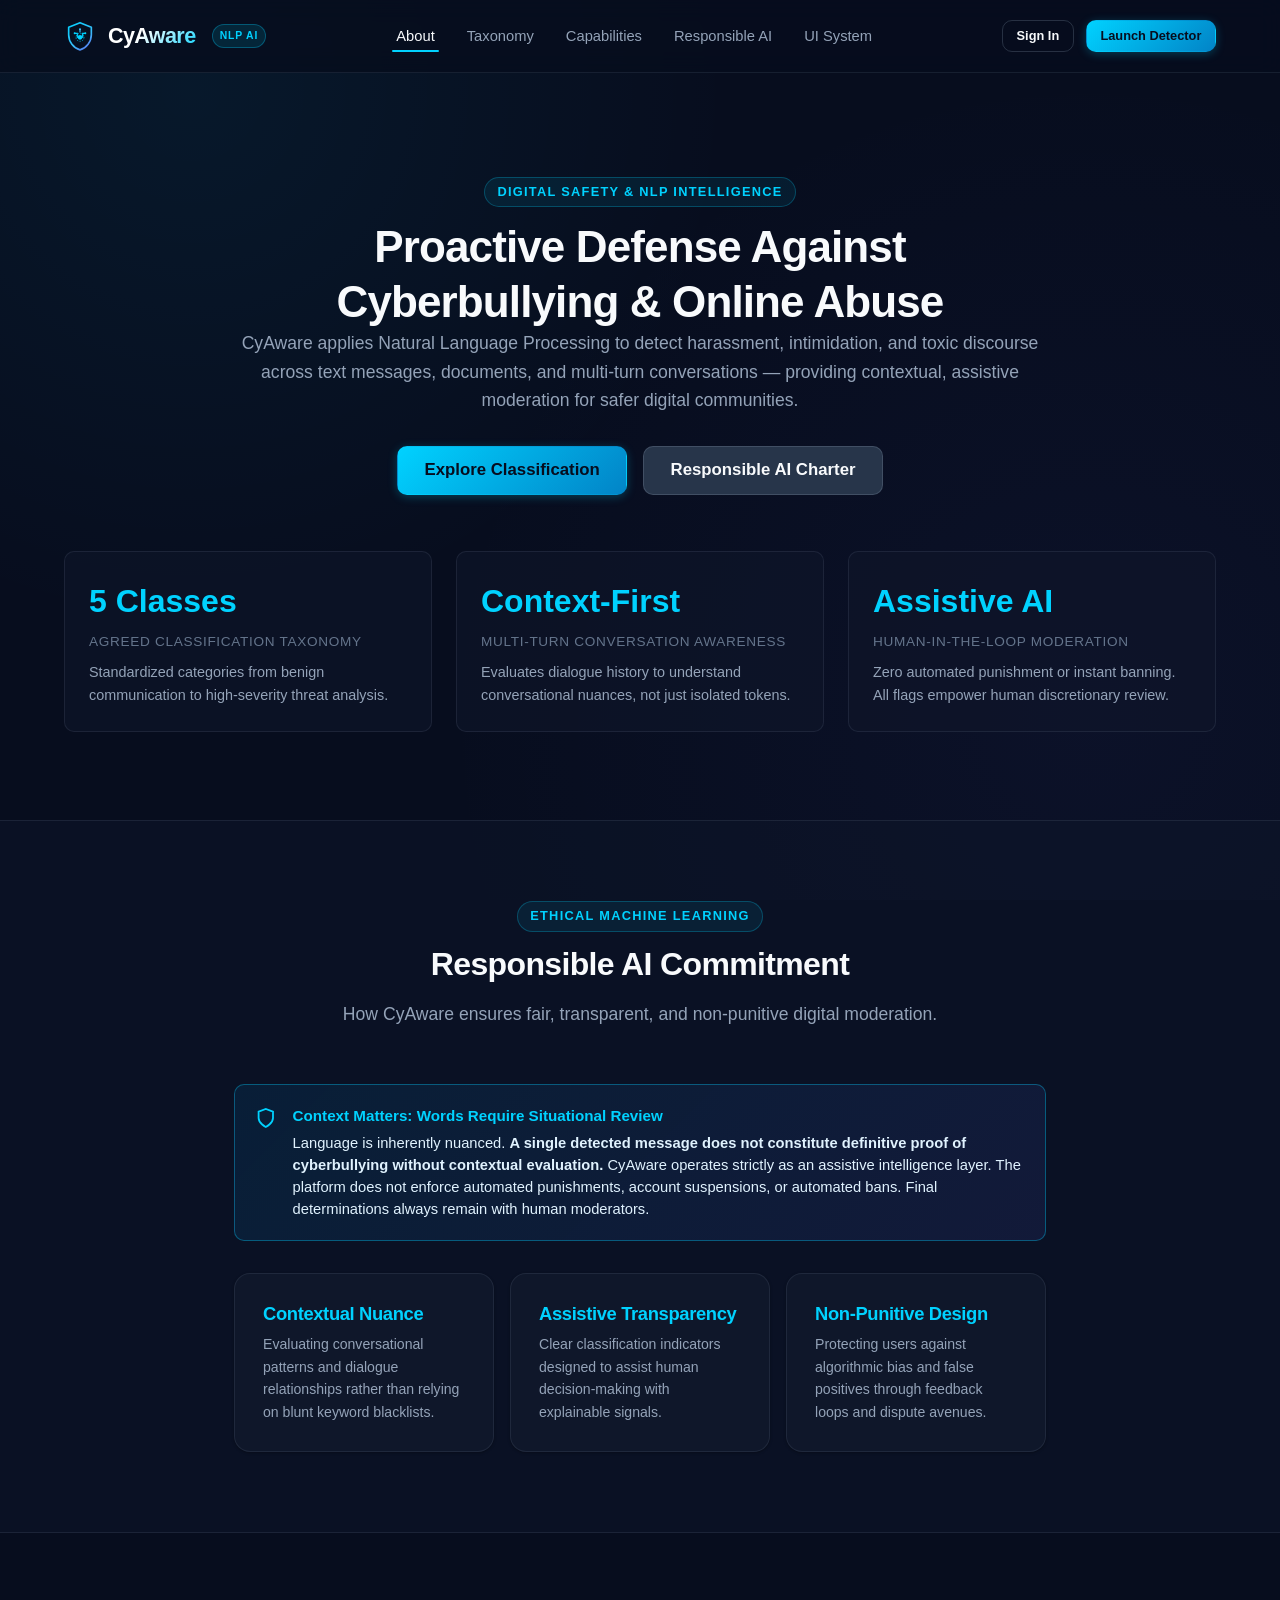
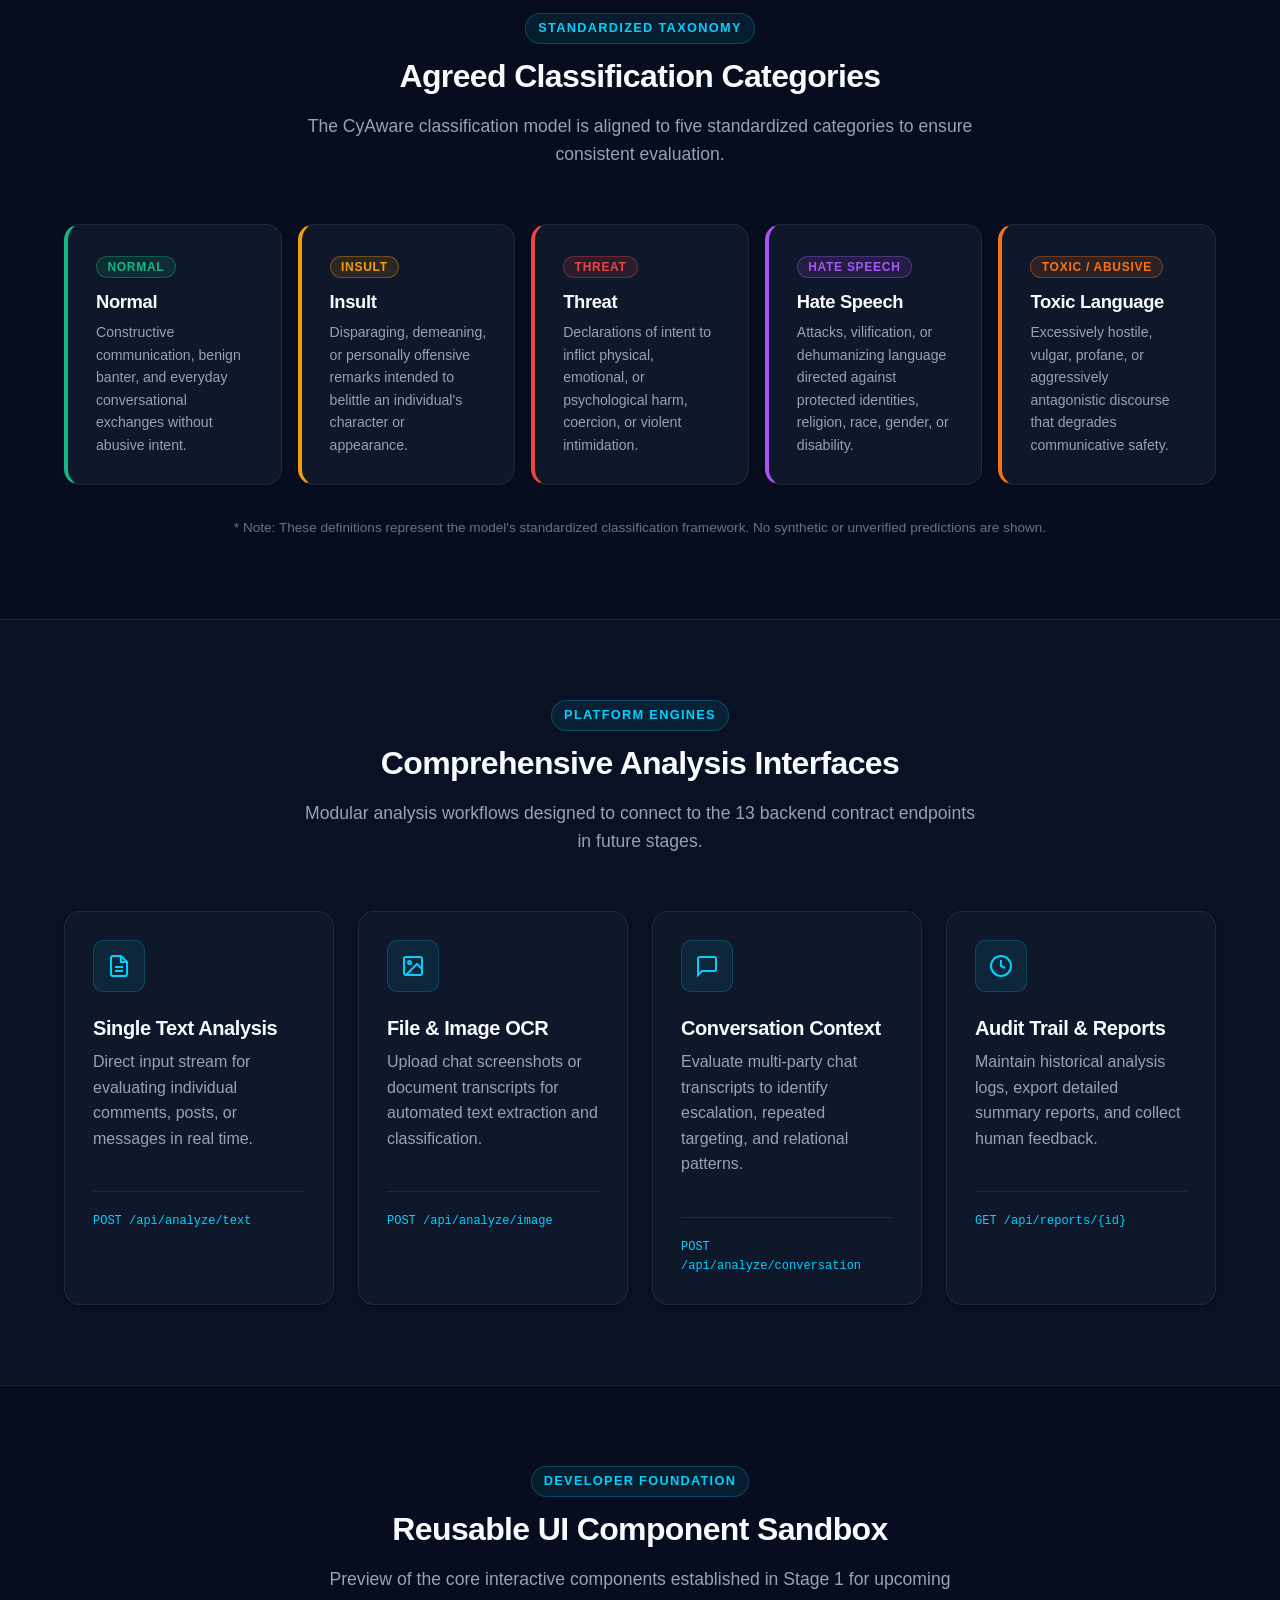
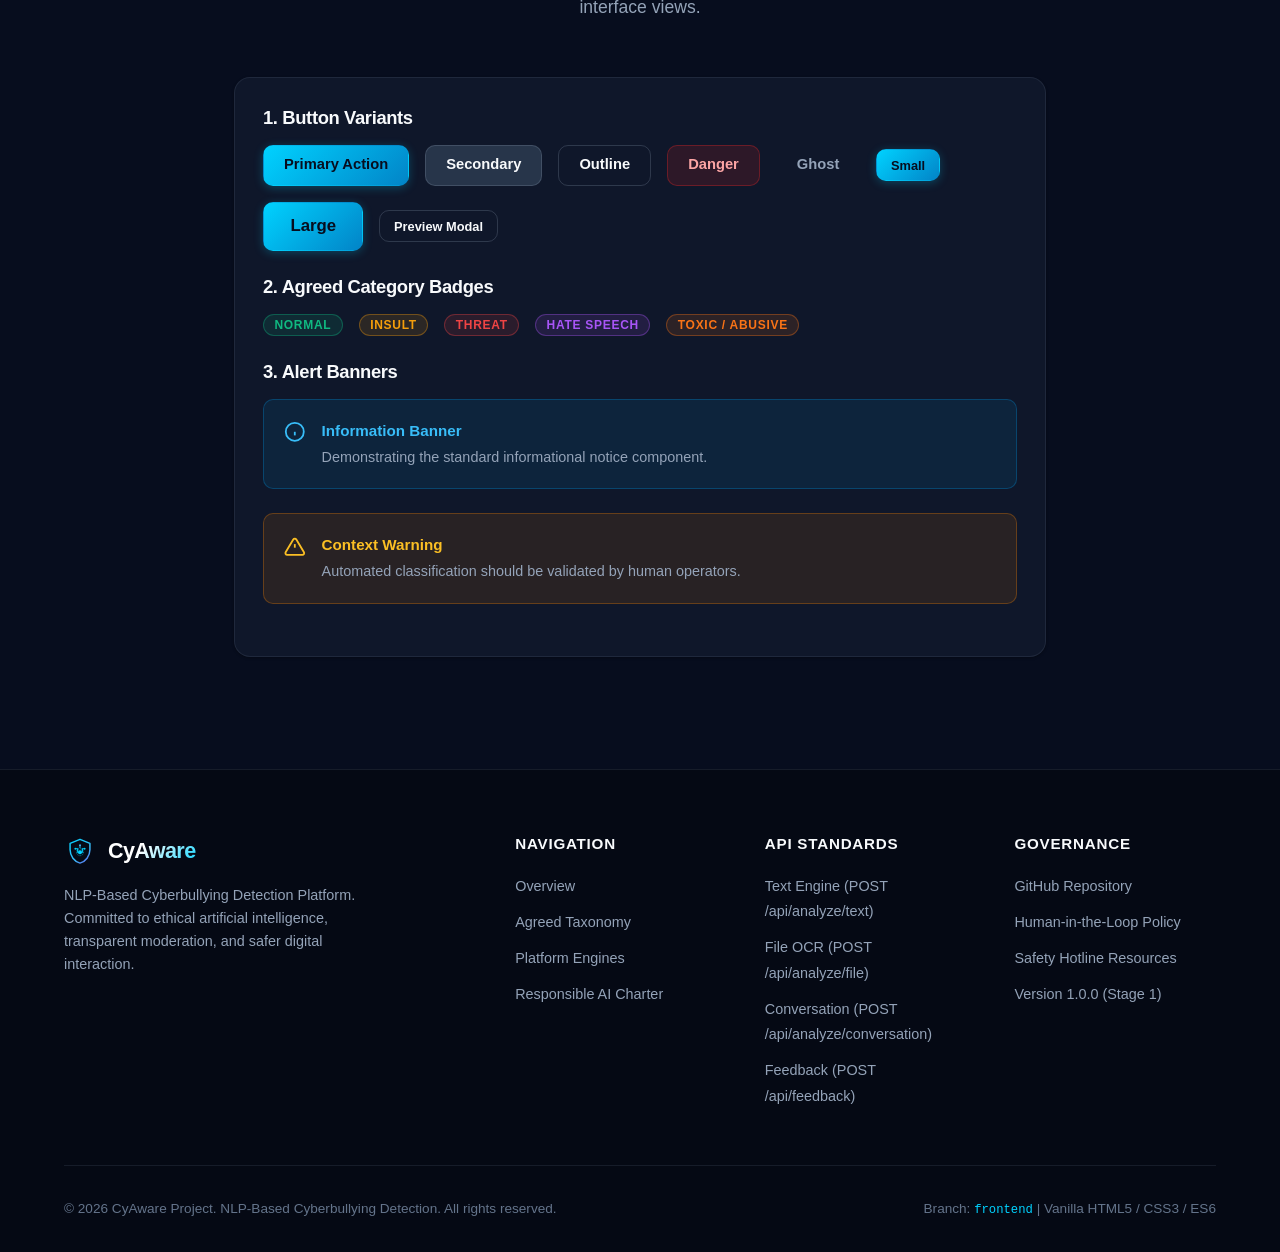
==== frontend/index.html @ 5868d4d7 "Complete Stage 1 frontend foundation" ====
<!DOCTYPE html>
<html lang="en">

<head>
  <meta charset="UTF-8">
  <meta name="viewport" content="width=device-width, initial-scale=1.0">
  <meta name="description"
    content="CyAware is an NLP-Based Cyberbullying Detector that assists communities and moderators in identifying online harassment, threats, and toxic language with responsible AI governance.">
  <title>CyAware — NLP-Based Cyberbullying Detection Platform</title>

  <!-- CyAware Design System Stylesheets -->
  <link rel="stylesheet" href="css/main.css">
  <link rel="stylesheet" href="css/layouts.css">
  <link rel="stylesheet" href="css/components.css">
</head>

<body class="site-wrapper">

  <!-- ========================================================================
       Global Navigation Header
       ======================================================================== -->
  <header class="site-header">
    <div class="container">
      <nav class="navbar" aria-label="Main Navigation">
        <!-- Brand Logo -->
        <a href="index.html" class="brand" aria-label="CyAware Home">
          <div class="brand-icon">
            <img src="assets/icons/cyaware-logo.svg" alt="CyAware Shield Logo" width="32" height="32">
          </div>
          <span class="brand-text">CyAware</span>
          <span class="brand-badge">NLP AI</span>
        </a>

        <!-- Desktop Navigation Links -->
        <ul class="nav-menu" role="menubar">
          <li role="none"><a href="#about" class="nav-link active" role="menuitem">About</a></li>
          <li role="none"><a href="#taxonomy" class="nav-link" role="menuitem">Taxonomy</a></li>
          <li role="none"><a href="#capabilities" class="nav-link" role="menuitem">Capabilities</a></li>
          <li role="none"><a href="#responsible-ai" class="nav-link" role="menuitem">Responsible AI</a></li>
          <li role="none"><a href="#components" class="nav-link" role="menuitem">UI System</a></li>
        </ul>

        <!-- Navigation Action Buttons -->
        <div class="nav-actions">
          <a href="#capabilities" class="btn btn-outline btn-sm">Sign In</a>
          <a href="#taxonomy" class="btn btn-primary btn-sm">Launch Detector</a>
        </div>

        <!-- Mobile Navigation Toggle -->
        <button class="nav-toggle" aria-label="Toggle navigation menu" aria-expanded="false" aria-controls="mobile-nav">
          <svg width="24" height="24" viewBox="0 0 24 24" fill="none" stroke="currentColor" stroke-width="2">
            <line x1="3" y1="12" x2="21" y2="12"></line>
            <line x1="3" y1="6" x2="21" y2="6"></line>
            <line x1="3" y1="18" x2="21" y2="18"></line>
          </svg>
        </button>
      </nav>
    </div>
  </header>

  <!-- ========================================================================
       Main Content Area
       ======================================================================== -->
  <main class="main-content" id="main-content">

    <!-- 1. HERO SECTION -->
    <section class="section section-hero" id="about">
      <div class="container">
        <div class="section-header" style="max-width: 820px;">
          <span class="section-tag">Digital Safety &amp; NLP Intelligence</span>
          <h1>Proactive Defense Against Cyberbullying &amp; Online Abuse</h1>
          <p>
            CyAware applies Natural Language Processing to detect harassment, intimidation,
            and toxic discourse across text messages, documents, and multi-turn conversations — providing
            contextual, assistive moderation for safer digital communities.
          </p>
          <div class="flex justify-center gap-2" style="margin-top: 2rem;">
            <a href="#taxonomy" class="btn btn-primary btn-lg">Explore Classification</a>
            <a href="#responsible-ai" class="btn btn-secondary btn-lg">Responsible AI Charter</a>
          </div>
        </div>

        <!-- Architecture Pillars -->
        <div class="grid grid-cols-3" style="margin-top: 3.5rem;">
          <div class="stat-card">
            <div class="stat-value">5 Classes</div>
            <div class="stat-label">Agreed Classification Taxonomy</div>
            <p style="font-size: 0.9rem; margin-top: 0.5rem;">Standardized categories from benign communication to
              high-severity threat analysis.</p>
          </div>
          <div class="stat-card">
            <div class="stat-value">Context-First</div>
            <div class="stat-label">Multi-Turn Conversation Awareness</div>
            <p style="font-size: 0.9rem; margin-top: 0.5rem;">Evaluates dialogue history to understand conversational
              nuances, not just isolated tokens.</p>
          </div>
          <div class="stat-card">
            <div class="stat-value">Assistive AI</div>
            <div class="stat-label">Human-in-the-Loop Moderation</div>
            <p style="font-size: 0.9rem; margin-top: 0.5rem;">Zero automated punishment or instant banning. All flags
              empower human discretionary review.</p>
          </div>
        </div>
      </div>
    </section>

    <!-- 2. RESPONSIBLE AI COMMITMENT -->
    <section class="section section-muted" id="responsible-ai">
      <div class="container container-narrow">
        <div class="section-header">
          <span class="section-tag">Ethical Machine Learning</span>
          <h2>Responsible AI Commitment</h2>
          <p>How CyAware ensures fair, transparent, and non-punitive digital moderation.</p>
        </div>

        <!-- Highlight Alert Banner -->
        <div class="alert alert-responsible-ai" role="region" aria-label="Responsible AI Charter">
          <div class="alert-icon">
            <svg width="24" height="24" viewBox="0 0 24 24" fill="none" stroke="#00d2ff" stroke-width="2">
              <path d="M12 22s8-4 8-10V5l-8-3-8 3v7c0 6 8 10 8 10z" />
            </svg>
          </div>
          <div class="alert-content">
            <div class="alert-title">Context Matters: Words Require Situational Review</div>
            <p style="color: inherit; margin: 0; font-size: 0.92rem;">
              Language is inherently nuanced. <strong>A single detected message does not constitute definitive proof of
                cyberbullying without contextual evaluation.</strong>
              CyAware operates strictly as an assistive intelligence layer. The platform does not enforce automated
              punishments, account suspensions, or automated bans.
              Final determinations always remain with human moderators.
            </p>
          </div>
        </div>

        <!-- 3 Core Ethical Tenets -->
        <div class="grid grid-cols-3 gap-2" style="margin-top: 2rem;">
          <div class="card">
            <h4 style="color: var(--color-primary); margin-bottom: 0.5rem;">Contextual Nuance</h4>
            <p style="font-size: 0.88rem;">Evaluating conversational patterns and dialogue relationships rather than
              relying on blunt keyword blacklists.</p>
          </div>
          <div class="card">
            <h4 style="color: var(--color-primary); margin-bottom: 0.5rem;">Assistive Transparency</h4>
            <p style="font-size: 0.88rem;">Clear classification indicators designed to assist human decision-making with
              explainable signals.</p>
          </div>
          <div class="card">
            <h4 style="color: var(--color-primary); margin-bottom: 0.5rem;">Non-Punitive Design</h4>
            <p style="font-size: 0.88rem;">Protecting users against algorithmic bias and false positives through
              feedback loops and dispute avenues.</p>
          </div>
        </div>
      </div>
    </section>

    <!-- 3. AGREED TAXONOMY SHOWCASE -->
    <section class="section" id="taxonomy">
      <div class="container">
        <div class="section-header">
          <span class="section-tag">Standardized Taxonomy</span>
          <h2>Agreed Classification Categories</h2>
          <p>
            The CyAware classification model is aligned to five standardized categories to ensure consistent evaluation.
          </p>
        </div>

        <div class="grid grid-cols-5 gap-2">
          <!-- 1. Normal -->
          <div class="card category-card" data-cat="normal">
            <div style="margin-bottom: 0.75rem;">
              <span class="badge badge-normal">Normal</span>
            </div>
            <h4 style="margin-bottom: 0.5rem;">Normal</h4>
            <p style="font-size: 0.88rem;">Constructive communication, benign banter, and everyday conversational
              exchanges without abusive intent.</p>
          </div>

          <!-- 2. Insult -->
          <div class="card category-card" data-cat="insult">
            <div style="margin-bottom: 0.75rem;">
              <span class="badge badge-insult">Insult</span>
            </div>
            <h4 style="margin-bottom: 0.5rem;">Insult</h4>
            <p style="font-size: 0.88rem;">Disparaging, demeaning, or personally offensive remarks intended to belittle
              an individual's character or appearance.</p>
          </div>

          <!-- 3. Threat -->
          <div class="card category-card" data-cat="threat">
            <div style="margin-bottom: 0.75rem;">
              <span class="badge badge-threat">Threat</span>
            </div>
            <h4 style="margin-bottom: 0.5rem;">Threat</h4>
            <p style="font-size: 0.88rem;">Declarations of intent to inflict physical, emotional, or psychological harm,
              coercion, or violent intimidation.</p>
          </div>

          <!-- 4. Hate Speech -->
          <div class="card category-card" data-cat="hate">
            <div style="margin-bottom: 0.75rem;">
              <span class="badge badge-hate">Hate Speech</span>
            </div>
            <h4 style="margin-bottom: 0.5rem;">Hate Speech</h4>
            <p style="font-size: 0.88rem;">Attacks, vilification, or dehumanizing language directed against protected
              identities, religion, race, gender, or disability.</p>
          </div>

          <!-- 5. Toxic/Abusive Language -->
          <div class="card category-card" data-cat="toxic">
            <div style="margin-bottom: 0.75rem;">
              <span class="badge badge-toxic">Toxic / Abusive</span>
            </div>
            <h4 style="margin-bottom: 0.5rem;">Toxic Language</h4>
            <p style="font-size: 0.88rem;">Excessively hostile, vulgar, profane, or aggressively antagonistic discourse
              that degrades communicative safety.</p>
          </div>
        </div>

        <div style="text-align: center; margin-top: 2rem;">
          <p style="font-size: 0.85rem; color: var(--color-text-dim);">
            * Note: These definitions represent the model's standardized classification framework. No synthetic or
            unverified predictions are shown.
          </p>
        </div>
      </div>
    </section>

    <!-- 4. PLATFORM CAPABILITIES -->
    <section class="section section-muted" id="capabilities">
      <div class="container">
        <div class="section-header">
          <span class="section-tag">Platform Engines</span>
          <h2>Comprehensive Analysis Interfaces</h2>
          <p>Modular analysis workflows designed to connect to the 13 backend contract endpoints in future stages.</p>
        </div>

        <div class="grid grid-cols-4">
          <!-- Text Analysis -->
          <div class="card feature-card card-hover">
            <div class="feature-icon-wrapper">
              <svg width="24" height="24" viewBox="0 0 24 24" fill="none" stroke="currentColor" stroke-width="2">
                <path d="M14 2H6a2 2 0 0 0-2 2v16a2 2 0 0 0 2 2h12a2 2 0 0 0 2-2V8z"></path>
                <polyline points="14 2 14 8 20 8"></polyline>
                <line x1="16" y1="13" x2="8" y2="13"></line>
                <line x1="16" y1="17" x2="8" y2="17"></line>
              </svg>
            </div>
            <h3 class="card-title">Single Text Analysis</h3>
            <p class="card-body">Direct input stream for evaluating individual comments, posts, or messages in real
              time.</p>
            <div class="card-footer">
              <span style="font-size: 0.75rem; color: var(--color-primary); font-family: var(--font-family-mono);">POST
                /api/analyze/text</span>
            </div>
          </div>

          <!-- File & Screenshot OCR -->
          <div class="card feature-card card-hover">
            <div class="feature-icon-wrapper">
              <svg width="24" height="24" viewBox="0 0 24 24" fill="none" stroke="currentColor" stroke-width="2">
                <rect x="3" y="3" width="18" height="18" rx="2" ry="2"></rect>
                <circle cx="8.5" cy="8.5" r="1.5"></circle>
                <polyline points="21 15 16 10 5 21"></polyline>
              </svg>
            </div>
            <h3 class="card-title">File &amp; Image OCR</h3>
            <p class="card-body">Upload chat screenshots or document transcripts for automated text extraction and
              classification.</p>
            <div class="card-footer">
              <span style="font-size: 0.75rem; color: var(--color-primary); font-family: var(--font-family-mono);">POST
                /api/analyze/image</span>
            </div>
          </div>

          <!-- Multi-turn Conversation -->
          <div class="card feature-card card-hover">
            <div class="feature-icon-wrapper">
              <svg width="24" height="24" viewBox="0 0 24 24" fill="none" stroke="currentColor" stroke-width="2">
                <path d="M21 15a2 2 0 0 1-2 2H7l-4 4V5a2 2 0 0 1 2-2h14a2 2 0 0 1 2 2z"></path>
              </svg>
            </div>
            <h3 class="card-title">Conversation Context</h3>
            <p class="card-body">Evaluate multi-party chat transcripts to identify escalation, repeated targeting, and
              relational patterns.</p>
            <div class="card-footer">
              <span style="font-size: 0.75rem; color: var(--color-primary); font-family: var(--font-family-mono);">POST
                /api/analyze/conversation</span>
            </div>
          </div>

          <!-- Reports & History -->
          <div class="card feature-card card-hover">
            <div class="feature-icon-wrapper">
              <svg width="24" height="24" viewBox="0 0 24 24" fill="none" stroke="currentColor" stroke-width="2">
                <circle cx="12" cy="12" r="10"></circle>
                <polyline points="12 6 12 12 16 14"></polyline>
              </svg>
            </div>
            <h3 class="card-title">Audit Trail &amp; Reports</h3>
            <p class="card-body">Maintain historical analysis logs, export detailed summary reports, and collect human
              feedback.</p>
            <div class="card-footer">
              <span style="font-size: 0.75rem; color: var(--color-primary); font-family: var(--font-family-mono);">GET
                /api/reports/{id}</span>
            </div>
          </div>
        </div>
      </div>
    </section>

    <!-- 5. DESIGN SYSTEM COMPONENT SHOWCASE -->
    <section class="section" id="components">
      <div class="container container-narrow">
        <div class="section-header">
          <span class="section-tag">Developer Foundation</span>
          <h2>Reusable UI Component Sandbox</h2>
          <p>Preview of the core interactive components established in Stage 1 for upcoming interface views.</p>
        </div>

        <div class="card" style="margin-bottom: 2rem;">
          <h4 style="margin-bottom: 1rem;">1. Button Variants</h4>
          <div class="flex flex-wrap items-center gap-2" style="margin-bottom: 1.5rem;">
            <button type="button" class="btn btn-primary"
              onclick="CyAwareApp.showToast('Primary button triggered', 'info')">Primary Action</button>
            <button type="button" class="btn btn-secondary"
              onclick="CyAwareApp.showToast('Secondary button triggered', 'info')">Secondary</button>
            <button type="button" class="btn btn-outline"
              onclick="CyAwareApp.showToast('Outline button triggered', 'info')">Outline</button>
            <button type="button" class="btn btn-danger"
              onclick="CyAwareApp.showToast('Danger alert action', 'danger')">Danger</button>
            <button type="button" class="btn btn-ghost"
              onclick="CyAwareApp.showToast('Ghost button clicked', 'info')">Ghost</button>
            <button type="button" class="btn btn-primary btn-sm">Small</button>
            <button type="button" class="btn btn-primary btn-lg">Large</button>
            <button type="button" class="btn btn-outline btn-sm" onclick="CyAwareApp.openModal('modal-info')">Preview Modal</button>
          </div>

          <h4 style="margin-bottom: 1rem;">2. Agreed Category Badges</h4>
          <div class="flex flex-wrap items-center gap-2" style="margin-bottom: 1.5rem;">
            <span class="badge badge-normal">Normal</span>
            <span class="badge badge-insult">Insult</span>
            <span class="badge badge-threat">Threat</span>
            <span class="badge badge-hate">Hate Speech</span>
            <span class="badge badge-toxic">Toxic / Abusive</span>
          </div>

          <h4 style="margin-bottom: 1rem;">3. Alert Banners</h4>
          <div class="alert alert-info">
            <svg class="alert-icon" viewBox="0 0 24 24" fill="none" stroke="currentColor" stroke-width="2">
              <circle cx="12" cy="12" r="10"></circle>
              <line x1="12" y1="16" x2="12" y2="12"></line>
              <line x1="12" y1="8" x2="12.01" y2="8"></line>
            </svg>
            <div class="alert-content">
              <div class="alert-title">Information Banner</div>
              <p style="margin: 0; font-size: 0.9rem;">Demonstrating the standard informational notice component.</p>
            </div>
          </div>

          <div class="alert alert-warning">
            <svg class="alert-icon" viewBox="0 0 24 24" fill="none" stroke="currentColor" stroke-width="2">
              <path d="M10.29 3.86L1.82 18a2 2 0 0 0 1.71 3h16.94a2 2 0 0 0 1.71-3L13.71 3.86a2 2 0 0 0-3.42 0z"></path>
              <line x1="12" y1="9" x2="12" y2="13"></line>
              <line x1="12" y1="17" x2="12.01" y2="17"></line>
            </svg>
            <div class="alert-content">
              <div class="alert-title">Context Warning</div>
              <p style="margin: 0; font-size: 0.9rem;">Automated classification should be validated by human operators.
              </p>
            </div>
          </div>
        </div>
      </div>
    </section>

  </main>

  <!-- ========================================================================
       Global Footer
       ======================================================================== -->
  <footer class="site-footer">
    <div class="container">
      <div class="footer-grid">
        <!-- Brand Summary -->
        <div class="footer-col">
          <div class="brand" style="margin-bottom: 1rem;">
            <div class="brand-icon">
              <img src="assets/icons/cyaware-logo.svg" alt="CyAware Logo" width="28" height="28">
            </div>
            <span class="brand-text">CyAware</span>
          </div>
          <p style="font-size: 0.9rem; max-width: 320px;">
            NLP-Based Cyberbullying Detection Platform. Committed to ethical artificial intelligence, transparent
            moderation, and safer digital interaction.
          </p>
        </div>

        <!-- Navigation Links -->
        <div class="footer-col">
          <h4>Navigation</h4>
          <ul class="footer-links">
            <li><a href="#about">Overview</a></li>
            <li><a href="#taxonomy">Agreed Taxonomy</a></li>
            <li><a href="#capabilities">Platform Engines</a></li>
            <li><a href="#responsible-ai">Responsible AI Charter</a></li>
          </ul>
        </div>

        <!-- API Contract References -->
        <div class="footer-col">
          <h4>API Standards</h4>
          <ul class="footer-links">
            <li><a href="#capabilities">Text Engine (POST /api/analyze/text)</a></li>
            <li><a href="#capabilities">File OCR (POST /api/analyze/file)</a></li>
            <li><a href="#capabilities">Conversation (POST /api/analyze/conversation)</a></li>
            <li><a href="#capabilities">Feedback (POST /api/feedback)</a></li>
          </ul>
        </div>

        <!-- Project & Governance -->
        <div class="footer-col">
          <h4>Governance</h4>
          <ul class="footer-links">
            <li><a href="https://github.com/mbudagattimaanasa-cpu/CyAware" target="_blank"
                rel="noopener noreferrer">GitHub Repository</a></li>
            <li><a href="#responsible-ai">Human-in-the-Loop Policy</a></li>
            <li><a href="#responsible-ai">Safety Hotline Resources</a></li>
            <li><a href="#about">Version 1.0.0 (Stage 1)</a></li>
          </ul>
        </div>
      </div>

      <!-- Footer Bottom Bar -->
      <div class="footer-bottom">
        <div>
          &copy; 2026 CyAware Project. NLP-Based Cyberbullying Detection. All rights reserved.
        </div>
        <div>
          Branch: <code style="color: var(--color-primary);">frontend</code> | Vanilla HTML5 / CSS3 / ES6
        </div>
      </div>
    </div>
  </footer>

  <!-- Accessible Status & Notification Modal -->
  <div class="modal-backdrop" id="modal-info" aria-hidden="true" role="dialog" aria-labelledby="modal-title">
    <div class="modal-dialog">
      <div class="modal-header">
        <h3 class="modal-title" id="modal-title">CyAware — Design Foundation Status</h3>
        <button type="button" class="modal-close" aria-label="Close modal">&times;</button>
      </div>
      <div class="modal-body">
        <p><strong>Stage 1 Visual Foundation Active.</strong></p>
        <p>Interactive authentication (<code>POST /api/auth/login</code>) and analysis pipelines (<code>POST /api/analyze/text</code>) will connect according to the Shared API Contract in upcoming stages.</p>
        <div class="alert alert-info" style="margin-top: 1rem; margin-bottom: 0;">
          <p style="margin: 0; font-size: 0.88rem;">All detector modules map to the agreed five categories: <strong>Normal, Insult, Threat, Hate Speech, and Toxic/Abusive Language</strong>.</p>
        </div>
      </div>
      <div class="modal-footer">
        <button type="button" class="btn btn-primary btn-sm modal-close">Got it</button>
      </div>
    </div>
  </div>

  <!-- Scripts -->
  <script src="js/config.js"></script>
  <script src="js/app.js"></script>
</body>

</html>
---- frontend/css/main.css ----
/**
 * CyAware — Frontend Design System
 * File: frontend/css/main.css
 * Visual Identity: Modern Cybersecurity Palette (Deep Navy, Midnight Cyan, Slate)
 */

:root {
  /* ==========================================================================
     Color Palette — Cybersecurity & Trust
     ========================================================================== */
  --color-bg-base: #070d1e;
  --color-bg-surface: #0f172a;
  --color-bg-card: #1e293b;
  --color-bg-elevated: #27354a;
  --color-bg-glass: rgba(15, 23, 42, 0.75);

  /* Primary Brand Accents */
  --color-primary: #00d2ff;
  --color-primary-glow: rgba(0, 210, 255, 0.25);
  --color-primary-hover: #38bdf8;
  --color-primary-dark: #0284c7;

  /* Secondary Accents */
  --color-secondary: #6366f1;
  --color-secondary-hover: #818cf8;
  --color-teal: #14b8a6;

  /* Typography / Text Colors */
  --color-text-main: #f8fafc;
  --color-text-muted: #94a3b8;
  --color-text-dim: #64748b;
  --color-text-inverse: #070d1e;

  /* Borders & Dividers */
  --color-border-subtle: rgba(148, 163, 184, 0.12);
  --color-border-medium: rgba(148, 163, 184, 0.24);
  --color-border-glow: rgba(0, 210, 255, 0.4);

  /* ==========================================================================
     Agreed Product Categories Palette
     ========================================================================== */
  --cat-normal: #10b981;
  --cat-normal-bg: rgba(16, 185, 129, 0.12);
  --cat-normal-border: rgba(16, 185, 129, 0.35);

  --cat-insult: #f59e0b;
  --cat-insult-bg: rgba(245, 158, 11, 0.12);
  --cat-insult-border: rgba(245, 158, 11, 0.35);

  --cat-threat: #ef4444;
  --cat-threat-bg: rgba(239, 68, 68, 0.12);
  --cat-threat-border: rgba(239, 68, 68, 0.35);

  --cat-hate: #a855f7;
  --cat-hate-bg: rgba(168, 85, 247, 0.12);
  --cat-hate-border: rgba(168, 85, 247, 0.35);

  --cat-toxic: #f97316;
  --cat-toxic-bg: rgba(249, 115, 22, 0.12);
  --cat-toxic-border: rgba(249, 115, 22, 0.35);

  /* ==========================================================================
     Alert & Notification Tokens
     ========================================================================== */
  --alert-info-bg: rgba(2, 132, 199, 0.12);
  --alert-info-border: rgba(2, 132, 199, 0.35);
  --alert-info-text: #38bdf8;

  --alert-warning-bg: rgba(217, 119, 6, 0.12);
  --alert-warning-border: rgba(217, 119, 6, 0.35);
  --alert-warning-text: #fbbf24;

  --alert-danger-bg: rgba(220, 38, 38, 0.12);
  --alert-danger-border: rgba(220, 38, 38, 0.35);
  --alert-danger-text: #f87171;

  --alert-success-bg: rgba(5, 150, 105, 0.12);
  --alert-success-border: rgba(5, 150, 105, 0.35);
  --alert-success-text: #34d399;

  /* ==========================================================================
     Layout & Geometry Tokens
     ========================================================================== */
  --font-family: -apple-system, BlinkMacSystemFont, "Segoe UI", Roboto, "Helvetica Neue", Arial, sans-serif;
  --font-family-mono: "SFMono-Regular", Consolas, "Liberation Mono", Menlo, Courier, monospace;

  --radius-sm: 6px;
  --radius-md: 10px;
  --radius-lg: 16px;
  --radius-pill: 9999px;

  --shadow-sm: 0 1px 3px rgba(0, 0, 0, 0.3);
  --shadow-md: 0 4px 12px rgba(0, 0, 0, 0.4);
  --shadow-lg: 0 12px 32px rgba(0, 0, 0, 0.55);
  --shadow-glow: 0 0 24px rgba(0, 210, 255, 0.2);

  --transition-fast: 150ms ease;
  --transition-normal: 250ms ease;
  --transition-slow: 400ms ease;
}

/* ==========================================================================
   CSS Reset & Base Rules
   ========================================================================== */
*, *::before, *::after {
  box-sizing: border-box;
  margin: 0;
  padding: 0;
}

html {
  font-size: 16px;
  scroll-behavior: smooth;
  -webkit-font-smoothing: antialiased;
  -moz-osx-font-smoothing: grayscale;
}

body {
  font-family: var(--font-family);
  background-color: var(--color-bg-base);
  color: var(--color-text-main);
  line-height: 1.6;
  min-height: 100vh;
  display: flex;
  flex-direction: column;
  overflow-x: hidden;
  background-image: 
    radial-gradient(circle at 15% 10%, rgba(0, 210, 255, 0.06) 0%, transparent 40%),
    radial-gradient(circle at 85% 80%, rgba(99, 102, 241, 0.05) 0%, transparent 50%);
  background-attachment: fixed;
}

h1, h2, h3, h4, h5, h6 {
  color: var(--color-text-main);
  line-height: 1.25;
  font-weight: 700;
  letter-spacing: -0.02em;
}

h1 { font-size: 2.75rem; }
h2 { font-size: 2rem; }
h3 { font-size: 1.4rem; }
h4 { font-size: 1.15rem; }

p {
  color: var(--color-text-muted);
  margin-bottom: 1rem;
}

p:last-child {
  margin-bottom: 0;
}

a {
  color: var(--color-primary);
  text-decoration: none;
  transition: color var(--transition-fast);
}

a:hover {
  color: var(--color-primary-hover);
}

img, svg {
  vertical-align: middle;
  max-width: 100%;
}

code, kbd, samp, pre {
  font-family: var(--font-family-mono);
  font-size: 0.9em;
}

/* Accessible Screen Reader Helper */
.sr-only {
  position: absolute;
  width: 1px;
  height: 1px;
  padding: 0;
  margin: -1px;
  overflow: hidden;
  clip: rect(0, 0, 0, 0);
  white-space: nowrap;
  border: 0;
}
---- frontend/css/layouts.css ----
/**
 * CyAware — Layout Architecture
 * File: frontend/css/layouts.css
 */

/* ==========================================================================
   Container & Section Spacing
   ========================================================================== */
.container {
  width: 100%;
  max-width: 1200px;
  margin-left: auto;
  margin-right: auto;
  padding-left: 1.5rem;
  padding-right: 1.5rem;
}

.container-narrow {
  max-width: 860px;
}

.container-fluid {
  max-width: 1440px;
}

.section {
  padding-top: 5rem;
  padding-bottom: 5rem;
  position: relative;
}

.section-hero {
  padding-top: 6.5rem;
  padding-bottom: 5.5rem;
}

.section-muted {
  background-color: rgba(15, 23, 42, 0.45);
  border-top: 1px solid var(--color-border-subtle);
  border-bottom: 1px solid var(--color-border-subtle);
}

.section-header {
  text-align: center;
  max-width: 680px;
  margin: 0 auto 3.5rem auto;
}

.section-header .section-tag {
  display: inline-block;
  font-size: 0.8rem;
  text-transform: uppercase;
  letter-spacing: 0.1em;
  font-weight: 700;
  color: var(--color-primary);
  margin-bottom: 0.75rem;
  padding: 0.25rem 0.75rem;
  background-color: rgba(0, 210, 255, 0.08);
  border: 1px solid rgba(0, 210, 255, 0.25);
  border-radius: var(--radius-pill);
}

.section-header h2 {
  margin-bottom: 1rem;
}

.section-header p {
  font-size: 1.1rem;
  color: var(--color-text-muted);
}

/* ==========================================================================
   Grid System
   ========================================================================== */
.grid {
  display: grid;
  gap: 1.5rem;
}

.grid-cols-2 {
  grid-template-columns: repeat(2, minmax(0, 1fr));
}

.grid-cols-3 {
  grid-template-columns: repeat(3, minmax(0, 1fr));
}

.grid-cols-4 {
  grid-template-columns: repeat(4, minmax(0, 1fr));
}

.grid-cols-5 {
  grid-template-columns: repeat(5, minmax(0, 1fr));
}

/* ==========================================================================
   Flexbox Utilities
   ========================================================================== */
.flex {
  display: flex;
}

.flex-col {
  flex-direction: column;
}

.flex-wrap {
  flex-wrap: wrap;
}

.items-center {
  align-items: center;
}

.items-start {
  align-items: flex-start;
}

.justify-center {
  justify-content: center;
}

.justify-between {
  justify-content: space-between;
}

.gap-1 { gap: 0.5rem; }
.gap-2 { gap: 1rem; }
.gap-3 { gap: 1.5rem; }
.gap-4 { gap: 2rem; }

/* ==========================================================================
   App Shell Layout
   ========================================================================== */
.site-wrapper {
  display: flex;
  flex-direction: column;
  min-height: 100vh;
}

.main-content {
  flex: 1 0 auto;
}

/* ==========================================================================
   Responsive Breakpoints
   ========================================================================== */
@media (max-width: 1024px) {
  .grid-cols-4, .grid-cols-5 {
    grid-template-columns: repeat(2, minmax(0, 1fr));
  }
  .grid-cols-3 {
    grid-template-columns: repeat(2, minmax(0, 1fr));
  }
}

@media (max-width: 768px) {
  h1 { font-size: 2.1rem; }
  h2 { font-size: 1.7rem; }
  
  .section {
    padding-top: 3.5rem;
    padding-bottom: 3.5rem;
  }
  
  .section-hero {
    padding-top: 4rem;
    padding-bottom: 3.5rem;
  }

  .grid-cols-2, .grid-cols-3, .grid-cols-4, .grid-cols-5 {
    grid-template-columns: 1fr;
  }
}
---- frontend/css/components.css ----
/**
 * CyAware — Reusable UI Components
 * File: frontend/css/components.css
 */

/* ==========================================================================
   Navigation Bar
   ========================================================================== */
.site-header {
  position: sticky;
  top: 0;
  z-index: 1000;
  background-color: rgba(7, 13, 30, 0.85);
  backdrop-filter: blur(12px);
  -webkit-backdrop-filter: blur(12px);
  border-bottom: 1px solid var(--color-border-subtle);
  transition: background-color var(--transition-normal);
}

.navbar {
  display: flex;
  align-items: center;
  justify-content: space-between;
  height: 4.5rem;
}

.brand {
  display: flex;
  align-items: center;
  gap: 0.75rem;
  font-size: 1.35rem;
  font-weight: 800;
  color: var(--color-text-main);
  letter-spacing: -0.03em;
}

.brand-icon {
  width: 2rem;
  height: 2rem;
  display: flex;
  align-items: center;
  justify-content: center;
  color: var(--color-primary);
}

.brand-text {
  background: linear-gradient(135deg, #ffffff 40%, var(--color-primary) 100%);
  -webkit-background-clip: text;
  -webkit-text-fill-color: transparent;
}

.brand-badge {
  font-size: 0.65rem;
  text-transform: uppercase;
  letter-spacing: 0.08em;
  padding: 0.15rem 0.45rem;
  border-radius: var(--radius-pill);
  background: rgba(0, 210, 255, 0.12);
  color: var(--color-primary);
  border: 1px solid rgba(0, 210, 255, 0.3);
  margin-left: 0.25rem;
}

.nav-menu {
  display: flex;
  align-items: center;
  list-style: none;
  gap: 1.5rem;
}

.nav-link {
  color: var(--color-text-muted);
  font-size: 0.92rem;
  font-weight: 500;
  padding: 0.5rem 0.25rem;
  transition: color var(--transition-fast);
  position: relative;
}

.nav-link:hover, .nav-link.active {
  color: var(--color-text-main);
}

.nav-link.active::after {
  content: "";
  position: absolute;
  bottom: 0;
  left: 0;
  width: 100%;
  height: 2px;
  background-color: var(--color-primary);
  border-radius: var(--radius-pill);
}

.nav-actions {
  display: flex;
  align-items: center;
  gap: 0.75rem;
}

.nav-toggle {
  display: none;
  background: none;
  border: 1px solid var(--color-border-subtle);
  border-radius: var(--radius-sm);
  padding: 0.5rem;
  color: var(--color-text-main);
  cursor: pointer;
}

/* ==========================================================================
   Buttons
   ========================================================================== */
.btn {
  display: inline-flex;
  align-items: center;
  justify-content: center;
  gap: 0.5rem;
  font-family: inherit;
  font-size: 0.92rem;
  font-weight: 600;
  line-height: 1.2;
  padding: 0.65rem 1.25rem;
  border-radius: var(--radius-md);
  border: 1px solid transparent;
  cursor: pointer;
  transition: all var(--transition-fast);
  text-decoration: none;
  white-space: nowrap;
}

.btn:focus-visible {
  outline: 2px solid var(--color-primary);
  outline-offset: 2px;
}

.btn:disabled {
  opacity: 0.6;
  cursor: not-allowed;
  pointer-events: none;
}

.btn-primary {
  background: linear-gradient(135deg, #00d2ff 0%, #0284c7 100%);
  color: #070d1e;
  font-weight: 700;
  box-shadow: 0 2px 10px rgba(0, 210, 255, 0.25);
}

.btn-primary:hover {
  background: linear-gradient(135deg, #38bdf8 0%, #0369a1 100%);
  color: #070d1e;
  box-shadow: 0 4px 16px rgba(0, 210, 255, 0.4);
  transform: translateY(-1px);
}

.btn-secondary {
  background-color: var(--color-bg-elevated);
  color: var(--color-text-main);
  border-color: var(--color-border-medium);
}

.btn-secondary:hover {
  background-color: #334155;
  color: var(--color-text-main);
  border-color: var(--color-primary);
}

.btn-outline {
  background-color: transparent;
  color: var(--color-text-main);
  border-color: var(--color-border-medium);
}

.btn-outline:hover {
  border-color: var(--color-primary);
  color: var(--color-primary);
  background-color: rgba(0, 210, 255, 0.05);
}

.btn-ghost {
  background-color: transparent;
  color: var(--color-text-muted);
}

.btn-ghost:hover {
  color: var(--color-text-main);
  background-color: rgba(255, 255, 255, 0.05);
}

.btn-danger {
  background-color: rgba(220, 38, 38, 0.15);
  color: #fca5a5;
  border-color: rgba(220, 38, 38, 0.35);
}

.btn-danger:hover {
  background-color: #dc2626;
  color: #ffffff;
}

.btn-sm {
  font-size: 0.8rem;
  padding: 0.45rem 0.85rem;
}

.btn-lg {
  font-size: 1.05rem;
  padding: 0.85rem 1.65rem;
}

/* ==========================================================================
   Cards
   ========================================================================== */
.card {
  background-color: var(--color-bg-surface);
  border: 1px solid var(--color-border-subtle);
  border-radius: var(--radius-lg);
  padding: 1.75rem;
  box-shadow: var(--shadow-sm);
  transition: transform var(--transition-normal), border-color var(--transition-normal), box-shadow var(--transition-normal);
  position: relative;
  overflow: hidden;
}

.card:hover {
  border-color: var(--color-border-medium);
}

.card-hover:hover {
  transform: translateY(-4px);
  box-shadow: var(--shadow-md);
  border-color: rgba(0, 210, 255, 0.3);
}

.card-header {
  margin-bottom: 1.25rem;
}

.card-title {
  font-size: 1.25rem;
  margin-bottom: 0.5rem;
}

.card-body {
  color: var(--color-text-muted);
}

.card-footer {
  margin-top: 1.5rem;
  padding-top: 1.25rem;
  border-top: 1px solid var(--color-border-subtle);
  display: flex;
  align-items: center;
  justify-content: space-between;
}

/* Feature Card Variant */
.feature-card {
  display: flex;
  flex-direction: column;
  height: 100%;
}

.feature-icon-wrapper {
  width: 3.25rem;
  height: 3.25rem;
  border-radius: var(--radius-md);
  background: rgba(0, 210, 255, 0.08);
  border: 1px solid rgba(0, 210, 255, 0.2);
  display: flex;
  align-items: center;
  justify-content: center;
  color: var(--color-primary);
  margin-bottom: 1.5rem;
}

/* Stat Card Variant */
.stat-card {
  padding: 1.5rem;
  background-color: rgba(15, 23, 42, 0.6);
  border: 1px solid var(--color-border-subtle);
  border-radius: var(--radius-md);
}

.stat-value {
  font-size: 2rem;
  font-weight: 800;
  color: var(--color-primary);
  margin-bottom: 0.25rem;
}

.stat-label {
  font-size: 0.85rem;
  text-transform: uppercase;
  letter-spacing: 0.05em;
  color: var(--color-text-dim);
}

/* Category Taxonomy Card */
.category-card {
  border-left: 4px solid var(--color-border-medium);
  transition: all var(--transition-normal);
}

.category-card[data-cat="normal"] { border-left-color: var(--cat-normal); }
.category-card[data-cat="insult"] { border-left-color: var(--cat-insult); }
.category-card[data-cat="threat"] { border-left-color: var(--cat-threat); }
.category-card[data-cat="hate"] { border-left-color: var(--cat-hate); }
.category-card[data-cat="toxic"] { border-left-color: var(--cat-toxic); }

/* ==========================================================================
   Badges / Category Pills
   ========================================================================== */
.badge {
  display: inline-flex;
  align-items: center;
  gap: 0.35rem;
  font-size: 0.75rem;
  font-weight: 700;
  text-transform: uppercase;
  letter-spacing: 0.06em;
  padding: 0.25rem 0.65rem;
  border-radius: var(--radius-pill);
  line-height: 1;
  border: 1px solid transparent;
}

.badge-normal {
  background-color: var(--cat-normal-bg);
  color: var(--cat-normal);
  border-color: var(--cat-normal-border);
}

.badge-insult {
  background-color: var(--cat-insult-bg);
  color: var(--cat-insult);
  border-color: var(--cat-insult-border);
}

.badge-threat {
  background-color: var(--cat-threat-bg);
  color: var(--cat-threat);
  border-color: var(--cat-threat-border);
}

.badge-hate {
  background-color: var(--cat-hate-bg);
  color: var(--cat-hate);
  border-color: var(--cat-hate-border);
}

.badge-toxic {
  background-color: var(--cat-toxic-bg);
  color: var(--cat-toxic);
  border-color: var(--cat-toxic-border);
}

/* ==========================================================================
   Alert Banners
   ========================================================================== */
.alert {
  display: flex;
  align-items: flex-start;
  gap: 1rem;
  padding: 1.25rem;
  border-radius: var(--radius-md);
  border: 1px solid transparent;
  font-size: 0.95rem;
  line-height: 1.5;
  margin-bottom: 1.5rem;
}

.alert-icon {
  flex-shrink: 0;
  width: 1.35rem;
  height: 1.35rem;
  margin-top: 0.1rem;
}

.alert-content {
  flex: 1;
}

.alert-title {
  font-weight: 700;
  margin-bottom: 0.25rem;
}

.alert-info {
  background-color: var(--alert-info-bg);
  border-color: var(--alert-info-border);
  color: var(--alert-info-text);
}

.alert-warning {
  background-color: var(--alert-warning-bg);
  border-color: var(--alert-warning-border);
  color: var(--alert-warning-text);
}

.alert-danger {
  background-color: var(--alert-danger-bg);
  border-color: var(--alert-danger-border);
  color: var(--alert-danger-text);
}

.alert-success {
  background-color: var(--alert-success-bg);
  border-color: var(--alert-success-border);
  color: var(--alert-success-text);
}

/* Responsible AI Alert Variant */
.alert-responsible-ai {
  background: linear-gradient(135deg, rgba(2, 132, 199, 0.12) 0%, rgba(99, 102, 241, 0.1) 100%);
  border: 1px solid rgba(0, 210, 255, 0.35);
  color: #e0f2fe;
}

.alert-responsible-ai .alert-title {
  color: var(--color-primary);
  display: flex;
  align-items: center;
  gap: 0.5rem;
}

/* ==========================================================================
   Footer Component
   ========================================================================== */
.site-footer {
  background-color: #050914;
  border-top: 1px solid var(--color-border-subtle);
  padding-top: 4rem;
  padding-bottom: 2rem;
  color: var(--color-text-muted);
}

.footer-grid {
  display: grid;
  grid-template-columns: 2fr repeat(3, 1fr);
  gap: 3rem;
  margin-bottom: 3.5rem;
}

.footer-col h4 {
  font-size: 0.95rem;
  font-weight: 700;
  text-transform: uppercase;
  letter-spacing: 0.05em;
  color: var(--color-text-main);
  margin-bottom: 1.25rem;
}

.footer-links {
  list-style: none;
  display: flex;
  flex-direction: column;
  gap: 0.65rem;
}

.footer-links a {
  color: var(--color-text-muted);
  font-size: 0.9rem;
  transition: color var(--transition-fast);
}

.footer-links a:hover {
  color: var(--color-primary);
}

.footer-bottom {
  padding-top: 2rem;
  border-top: 1px solid var(--color-border-subtle);
  display: flex;
  align-items: center;
  justify-content: space-between;
  font-size: 0.85rem;
  color: var(--color-text-dim);
}

/* ==========================================================================
   Toast Notification Component
   ========================================================================== */
.toast-container {
  position: fixed;
  bottom: 2rem;
  right: 2rem;
  z-index: 2000;
  display: flex;
  flex-direction: column;
  gap: 0.75rem;
  pointer-events: none;
}

.toast {
  pointer-events: auto;
  min-width: 300px;
  max-width: 420px;
  padding: 1rem 1.25rem;
  background-color: var(--color-bg-elevated);
  color: var(--color-text-main);
  border: 1px solid var(--color-border-medium);
  border-radius: var(--radius-md);
  box-shadow: var(--shadow-lg);
  display: flex;
  align-items: center;
  gap: 0.75rem;
  animation: toastSlideIn 250ms ease forwards;
}

@keyframes toastSlideIn {
  from { opacity: 0; transform: translateY(12px); }
  to { opacity: 1; transform: translateY(0); }
}

/* ==========================================================================
   Form Controls Foundation
   ========================================================================== */
.form-group {
  margin-bottom: 1.25rem;
}

.form-label {
  display: block;
  font-size: 0.88rem;
  font-weight: 600;
  color: var(--color-text-main);
  margin-bottom: 0.5rem;
}

.form-control {
  width: 100%;
  padding: 0.75rem 1rem;
  font-family: inherit;
  font-size: 0.95rem;
  color: var(--color-text-main);
  background-color: var(--color-bg-base);
  border: 1px solid var(--color-border-medium);
  border-radius: var(--radius-md);
  transition: border-color var(--transition-fast), box-shadow var(--transition-fast);
  outline: none;
}

.form-control:focus {
  border-color: var(--color-primary);
  box-shadow: 0 0 0 3px var(--color-primary-glow);
}

.form-control::placeholder {
  color: var(--color-text-dim);
}

.form-text {
  font-size: 0.8rem;
  color: var(--color-text-dim);
  margin-top: 0.35rem;
}

/* ==========================================================================
   Spinners & Skeleton Loaders
   ========================================================================== */
.spinner {
  display: inline-block;
  width: 1.25rem;
  height: 1.25rem;
  border: 2px solid rgba(0, 210, 255, 0.2);
  border-top-color: var(--color-primary);
  border-radius: 50%;
  animation: spin 0.75s linear infinite;
  vertical-align: middle;
}

@keyframes spin {
  to { transform: rotate(360deg); }
}

.skeleton {
  background: linear-gradient(90deg, rgba(30, 41, 59, 0.6) 25%, rgba(51, 65, 85, 0.6) 50%, rgba(30, 41, 59, 0.6) 75%);
  background-size: 200% 100%;
  animation: shimmer 1.5s infinite;
  border-radius: var(--radius-sm);
}

@keyframes shimmer {
  0% { background-position: 200% 0; }
  100% { background-position: -200% 0; }
}

/* ==========================================================================
   Accessible Modal Dialog
   ========================================================================== */
.modal-backdrop {
  position: fixed;
  top: 0;
  left: 0;
  width: 100%;
  height: 100%;
  background-color: rgba(5, 9, 20, 0.8);
  backdrop-filter: blur(6px);
  z-index: 3000;
  display: flex;
  align-items: center;
  justify-content: center;
  padding: 1.5rem;
  opacity: 0;
  visibility: hidden;
  transition: opacity var(--transition-normal), visibility var(--transition-normal);
}

.modal-backdrop.active {
  opacity: 1;
  visibility: visible;
}

.modal-dialog {
  background-color: var(--color-bg-surface);
  border: 1px solid var(--color-border-medium);
  border-radius: var(--radius-lg);
  box-shadow: var(--shadow-lg);
  width: 100%;
  max-width: 520px;
  transform: translateY(16px);
  transition: transform var(--transition-normal);
  overflow: hidden;
}

.modal-backdrop.active .modal-dialog {
  transform: translateY(0);
}

.modal-header {
  padding: 1.25rem 1.5rem;
  border-bottom: 1px solid var(--color-border-subtle);
  display: flex;
  align-items: center;
  justify-content: space-between;
}

.modal-title {
  font-size: 1.15rem;
  font-weight: 700;
  color: var(--color-text-main);
}

.modal-close {
  background: none;
  border: none;
  color: var(--color-text-muted);
  cursor: pointer;
  padding: 0.25rem;
  font-size: 1.25rem;
  line-height: 1;
  border-radius: var(--radius-sm);
  display: flex;
  align-items: center;
  justify-content: center;
}

.modal-close:hover {
  color: var(--color-text-main);
  background-color: rgba(255, 255, 255, 0.08);
}

.modal-body {
  padding: 1.5rem;
  color: var(--color-text-muted);
  font-size: 0.95rem;
  line-height: 1.6;
}

.modal-footer {
  padding: 1rem 1.5rem;
  border-top: 1px solid var(--color-border-subtle);
  display: flex;
  align-items: center;
  justify-content: flex-end;
  gap: 0.75rem;
  background-color: rgba(7, 13, 30, 0.4);
}

/* ==========================================================================
   Responsive Navigation Menu (Mobile)
   ========================================================================== */
@media (max-width: 768px) {
  .nav-toggle {
    display: block;
  }

  .nav-menu {
    display: none;
    position: absolute;
    top: 4.5rem;
    left: 0;
    width: 100%;
    background-color: var(--color-bg-surface);
    border-bottom: 1px solid var(--color-border-subtle);
    flex-direction: column;
    padding: 1.5rem;
    gap: 1rem;
    align-items: flex-start;
  }

  .nav-menu.open {
    display: flex;
  }

  .nav-actions {
    display: none;
  }

  .footer-grid {
    grid-template-columns: 1fr;
    gap: 2rem;
  }

  .footer-bottom {
    flex-direction: column;
    gap: 1rem;
    text-align: center;
  }
}
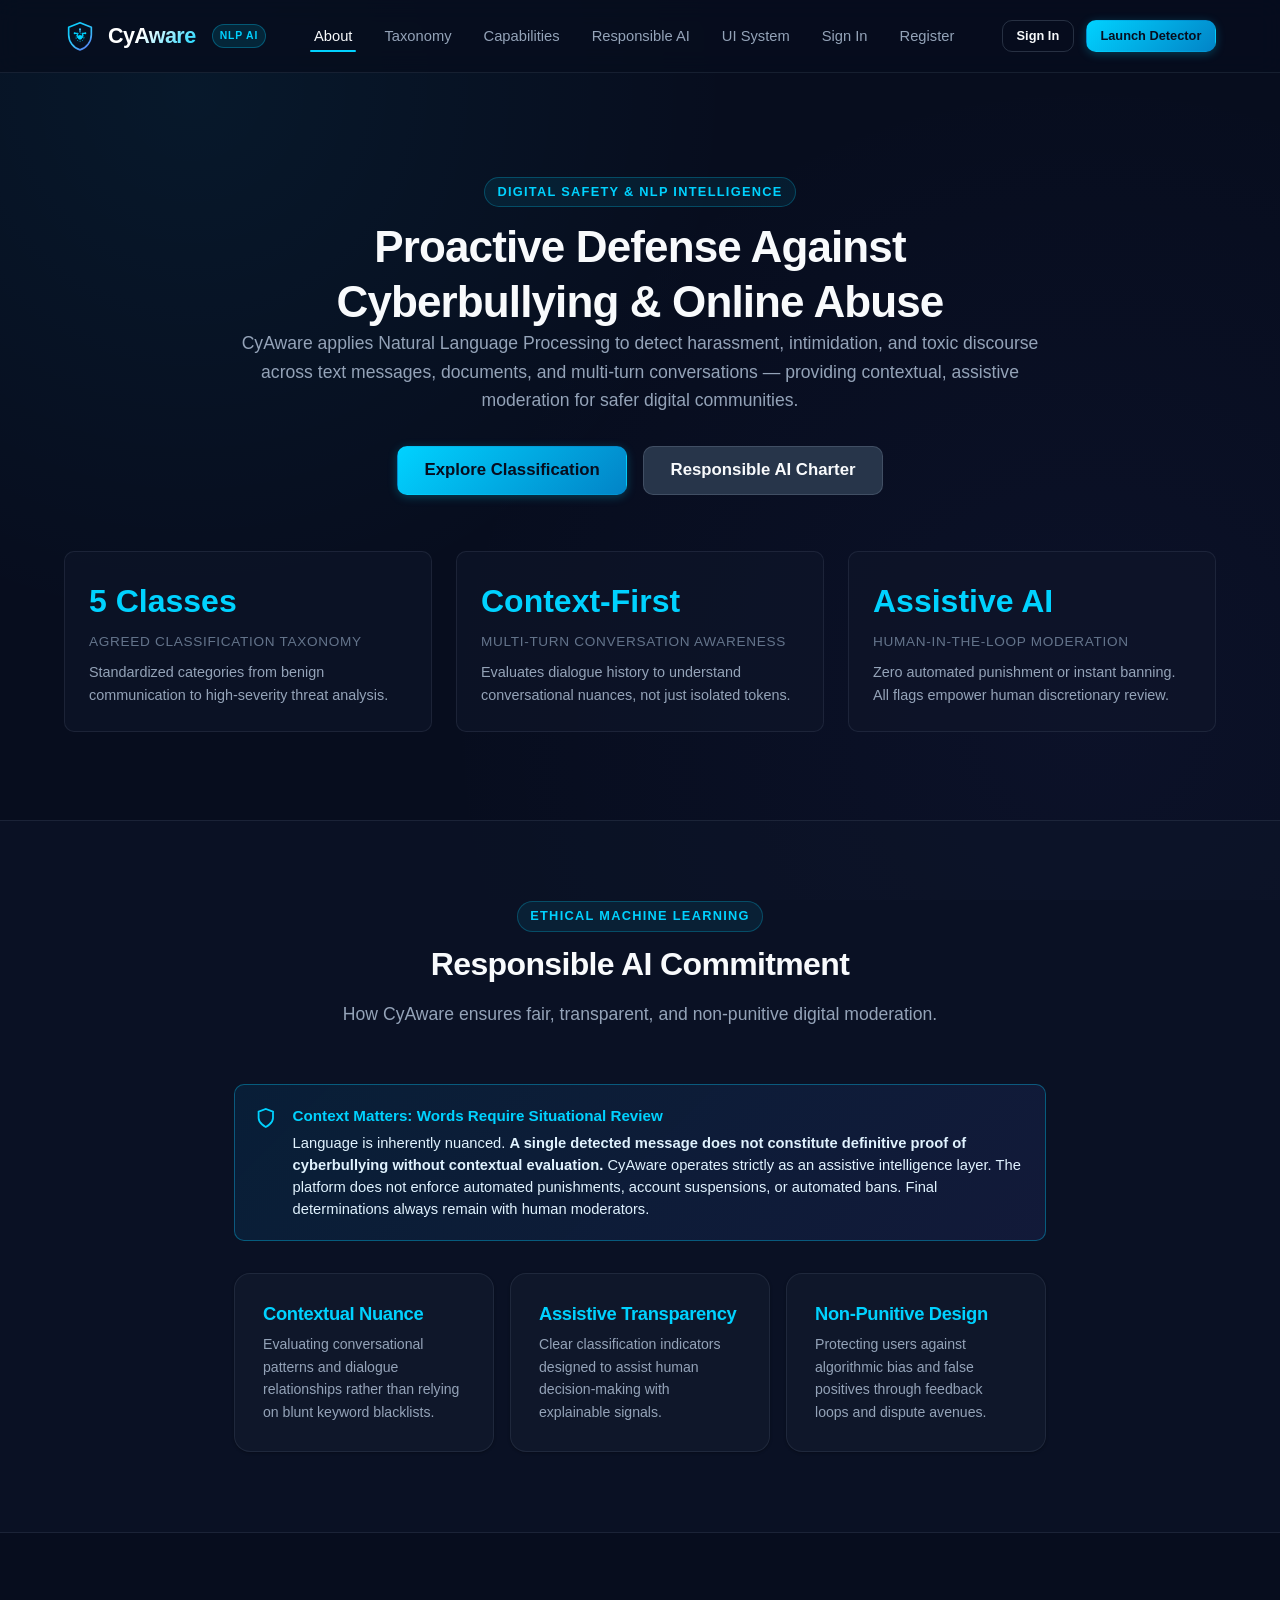
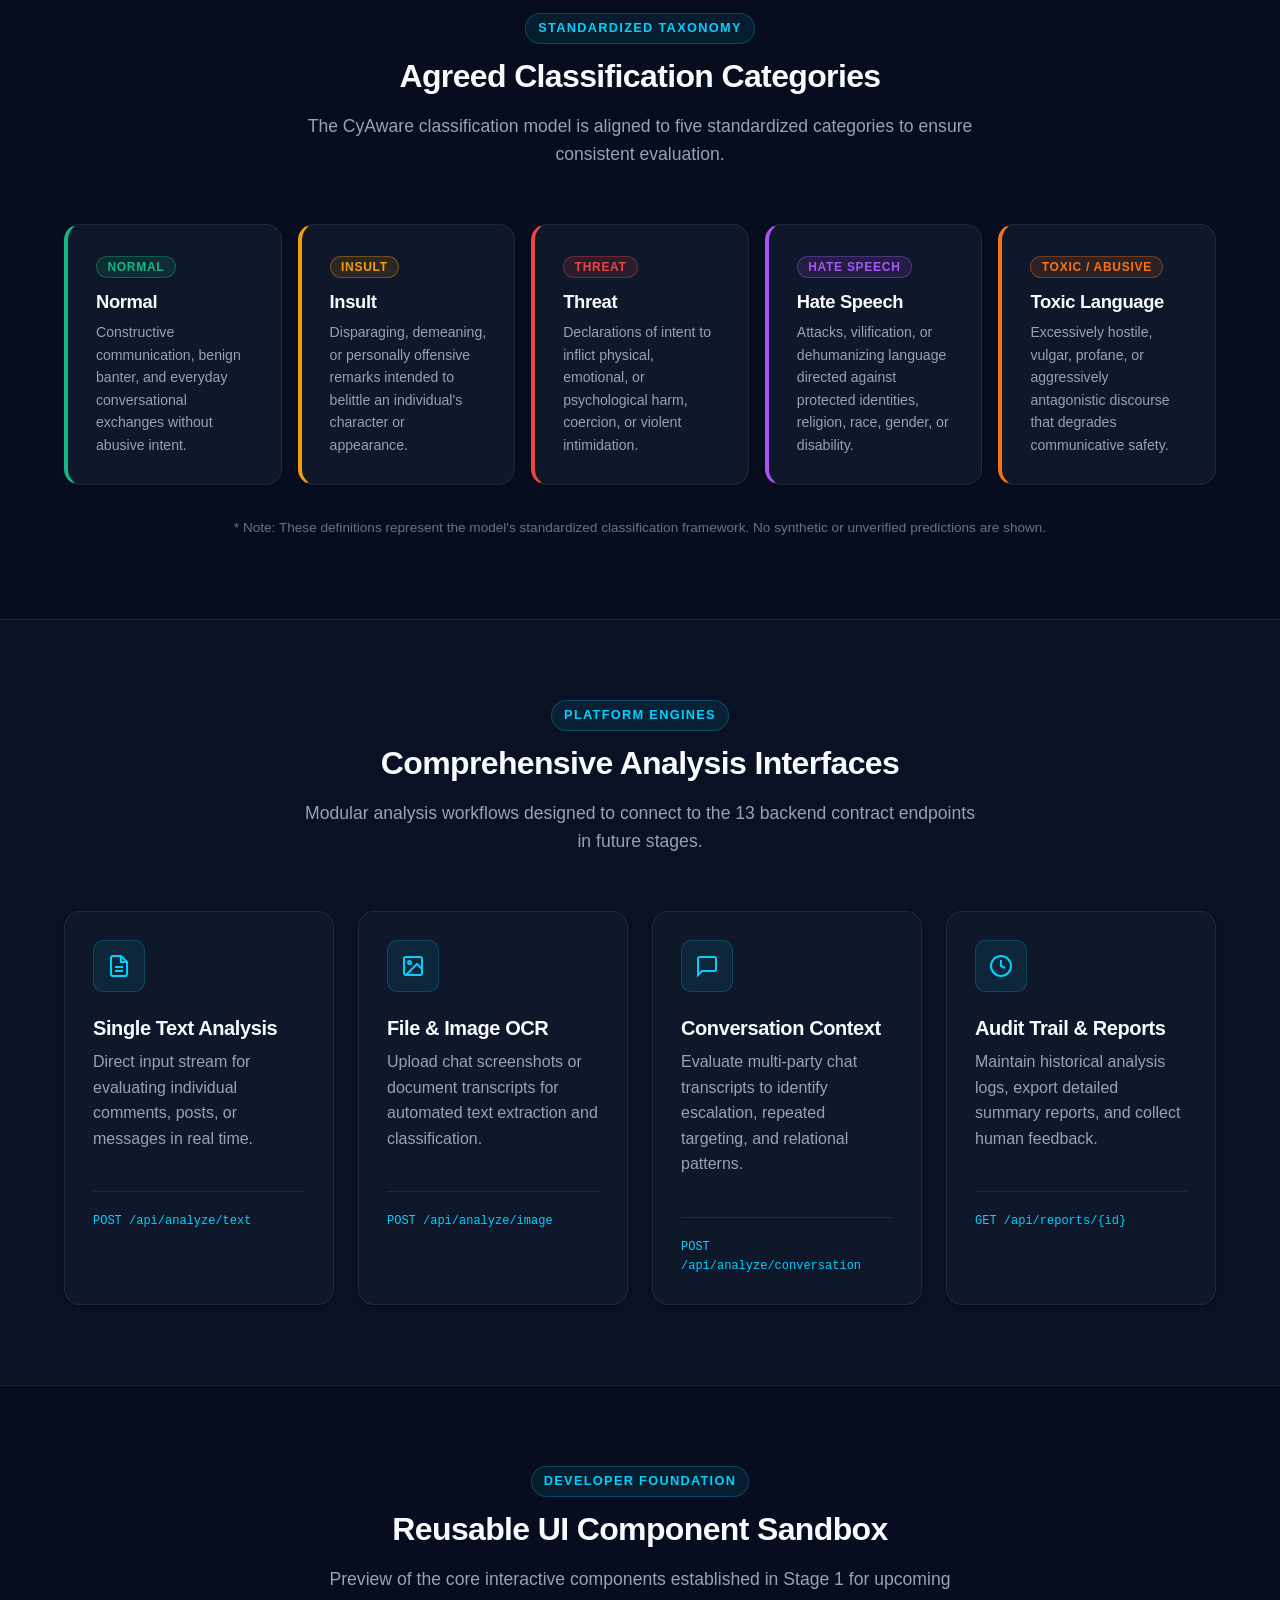
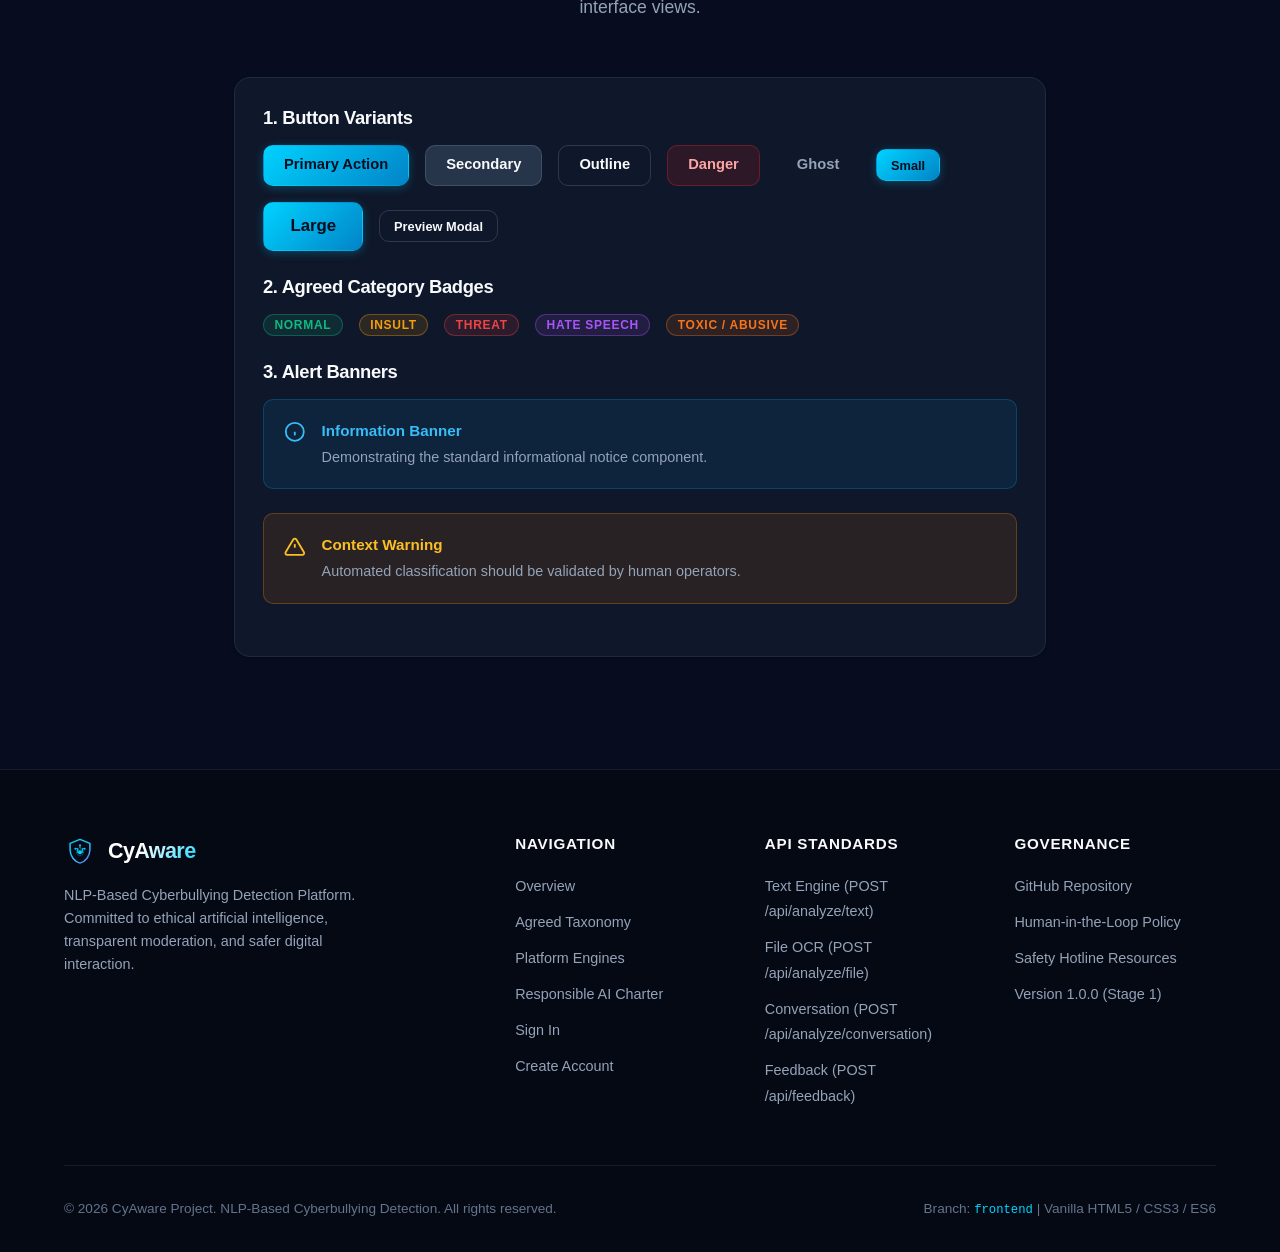
==== commit 56fec388: "Complete Stage 2 login and registration" ====
--- a/frontend/index.html
+++ b/frontend/index.html
@@ -38,11 +38,13 @@
           <li role="none"><a href="#capabilities" class="nav-link" role="menuitem">Capabilities</a></li>
           <li role="none"><a href="#responsible-ai" class="nav-link" role="menuitem">Responsible AI</a></li>
           <li role="none"><a href="#components" class="nav-link" role="menuitem">UI System</a></li>
+          <li role="none"><a href="login.html" class="nav-link" role="menuitem">Sign In</a></li>
+          <li role="none"><a href="register.html" class="nav-link" role="menuitem">Register</a></li>
         </ul>
 
         <!-- Navigation Action Buttons -->
         <div class="nav-actions">
-          <a href="#capabilities" class="btn btn-outline btn-sm">Sign In</a>
+          <a href="login.html" class="btn btn-outline btn-sm">Sign In</a>
           <a href="#taxonomy" class="btn btn-primary btn-sm">Launch Detector</a>
         </div>
 
@@ -403,6 +405,8 @@
             <li><a href="#taxonomy">Agreed Taxonomy</a></li>
             <li><a href="#capabilities">Platform Engines</a></li>
             <li><a href="#responsible-ai">Responsible AI Charter</a></li>
+            <li><a href="login.html">Sign In</a></li>
+            <li><a href="register.html">Create Account</a></li>
           </ul>
         </div>
 
--- a/frontend/css/components.css
+++ b/frontend/css/components.css
@@ -557,6 +557,217 @@
   margin-top: 0.35rem;
 }
 
+/* Form Validation States */
+.form-control.is-invalid {
+  border-color: var(--cat-threat);
+  box-shadow: 0 0 0 3px rgba(239, 68, 68, 0.2);
+}
+
+.form-control.is-valid {
+  border-color: var(--cat-normal);
+  box-shadow: 0 0 0 3px rgba(16, 185, 129, 0.2);
+}
+
+.invalid-feedback {
+  color: #fca5a5;
+  font-size: 0.82rem;
+  margin-top: 0.35rem;
+  display: none;
+  align-items: center;
+  gap: 0.35rem;
+}
+
+.invalid-feedback svg {
+  flex-shrink: 0;
+}
+
+.is-invalid ~ .invalid-feedback {
+  display: flex;
+}
+
+/* Password Input with Visibility Toggle */
+.password-input-wrapper {
+  position: relative;
+  display: flex;
+  align-items: center;
+}
+
+.password-input-wrapper .form-control {
+  padding-right: 2.75rem;
+}
+
+.password-toggle-btn {
+  position: absolute;
+  right: 0.75rem;
+  background: none;
+  border: none;
+  color: var(--color-text-dim);
+  cursor: pointer;
+  display: flex;
+  align-items: center;
+  justify-content: center;
+  padding: 0.35rem;
+  border-radius: var(--radius-sm);
+  transition: color var(--transition-fast), background-color var(--transition-fast);
+}
+
+.password-toggle-btn:hover {
+  color: var(--color-primary);
+  background-color: rgba(0, 210, 255, 0.08);
+}
+
+.password-toggle-btn:focus-visible {
+  outline: 2px solid var(--color-primary);
+}
+
+/* Password Strength Indicator */
+.password-strength-meter {
+  display: flex;
+  gap: 4px;
+  height: 4px;
+  margin-top: 0.5rem;
+  margin-bottom: 0.25rem;
+}
+
+.strength-step {
+  flex: 1;
+  height: 100%;
+  border-radius: 2px;
+  background-color: var(--color-border-medium);
+  transition: background-color var(--transition-fast);
+}
+
+.strength-step.weak { background-color: var(--cat-threat); }
+.strength-step.medium { background-color: var(--cat-insult); }
+.strength-step.strong { background-color: var(--cat-normal); }
+
+.strength-label {
+  font-size: 0.75rem;
+  color: var(--color-text-dim);
+}
+
+/* ==========================================================================
+   Authentication Views Layout & Cards
+   ========================================================================== */
+.auth-wrapper {
+  min-height: calc(100vh - 4.5rem - 240px);
+  display: flex;
+  align-items: center;
+  justify-content: center;
+  padding: 3rem 1.5rem;
+}
+
+.auth-card {
+  width: 100%;
+  max-width: 460px;
+  background-color: var(--color-bg-surface);
+  border: 1px solid var(--color-border-subtle);
+  border-radius: var(--radius-lg);
+  padding: 2.5rem 2.25rem;
+  box-shadow: var(--shadow-lg);
+  position: relative;
+  transition: border-color var(--transition-normal);
+}
+
+.auth-card:hover {
+  border-color: rgba(0, 210, 255, 0.25);
+}
+
+.auth-header {
+  text-align: center;
+  margin-bottom: 2rem;
+}
+
+.auth-header .brand-icon {
+  margin: 0 auto 1rem auto;
+  width: 3rem;
+  height: 3rem;
+}
+
+.auth-header h1 {
+  font-size: 1.65rem;
+  font-weight: 800;
+  margin-bottom: 0.5rem;
+}
+
+.auth-header p {
+  font-size: 0.92rem;
+  color: var(--color-text-muted);
+}
+
+.auth-footer {
+  text-align: center;
+  margin-top: 1.75rem;
+  padding-top: 1.25rem;
+  border-top: 1px solid var(--color-border-subtle);
+  font-size: 0.9rem;
+  color: var(--color-text-muted);
+}
+
+.auth-footer a {
+  font-weight: 600;
+  color: var(--color-primary);
+}
+
+.auth-footer a:hover {
+  text-decoration: underline;
+}
+
+.auth-notice {
+  font-size: 0.78rem;
+  color: var(--color-text-dim);
+  text-align: center;
+  margin-top: 1.25rem;
+  line-height: 1.4;
+}
+
+/* Checkbox & Terms */
+.form-check {
+  display: flex;
+  align-items: flex-start;
+  gap: 0.65rem;
+  margin-bottom: 1.25rem;
+  cursor: pointer;
+}
+
+.form-check-input {
+  appearance: none;
+  -webkit-appearance: none;
+  width: 1.15rem;
+  height: 1.15rem;
+  margin-top: 0.15rem;
+  background-color: var(--color-bg-base);
+  border: 1px solid var(--color-border-medium);
+  border-radius: var(--radius-sm);
+  cursor: pointer;
+  flex-shrink: 0;
+  display: flex;
+  align-items: center;
+  justify-content: center;
+  transition: all var(--transition-fast);
+}
+
+.form-check-input:checked {
+  background-color: var(--color-primary);
+  border-color: var(--color-primary);
+  background-image: url("data:image/svg+xml,%3Csvg viewBox='0 0 16 16' fill='%23070d1e' xmlns='http://www.w3.org/2000/svg'%3E%3Cpath d='M12.207 4.793a1 1 0 010 1.414l-5 5a1 1 0 01-1.414 0l-2-2a1 1 0 011.414-1.414L6.5 9.086l4.293-4.293a1 1 0 011.414 0z'/%3E%3C/svg%3E");
+  background-size: 85%;
+  background-position: center;
+  background-repeat: no-repeat;
+}
+
+.form-check-input:focus-visible {
+  outline: 2px solid var(--color-primary);
+  outline-offset: 2px;
+}
+
+.form-check-label {
+  font-size: 0.85rem;
+  color: var(--color-text-muted);
+  line-height: 1.4;
+  user-select: none;
+}
+
 /* ==========================================================================
    Spinners & Skeleton Loaders
    ========================================================================== */
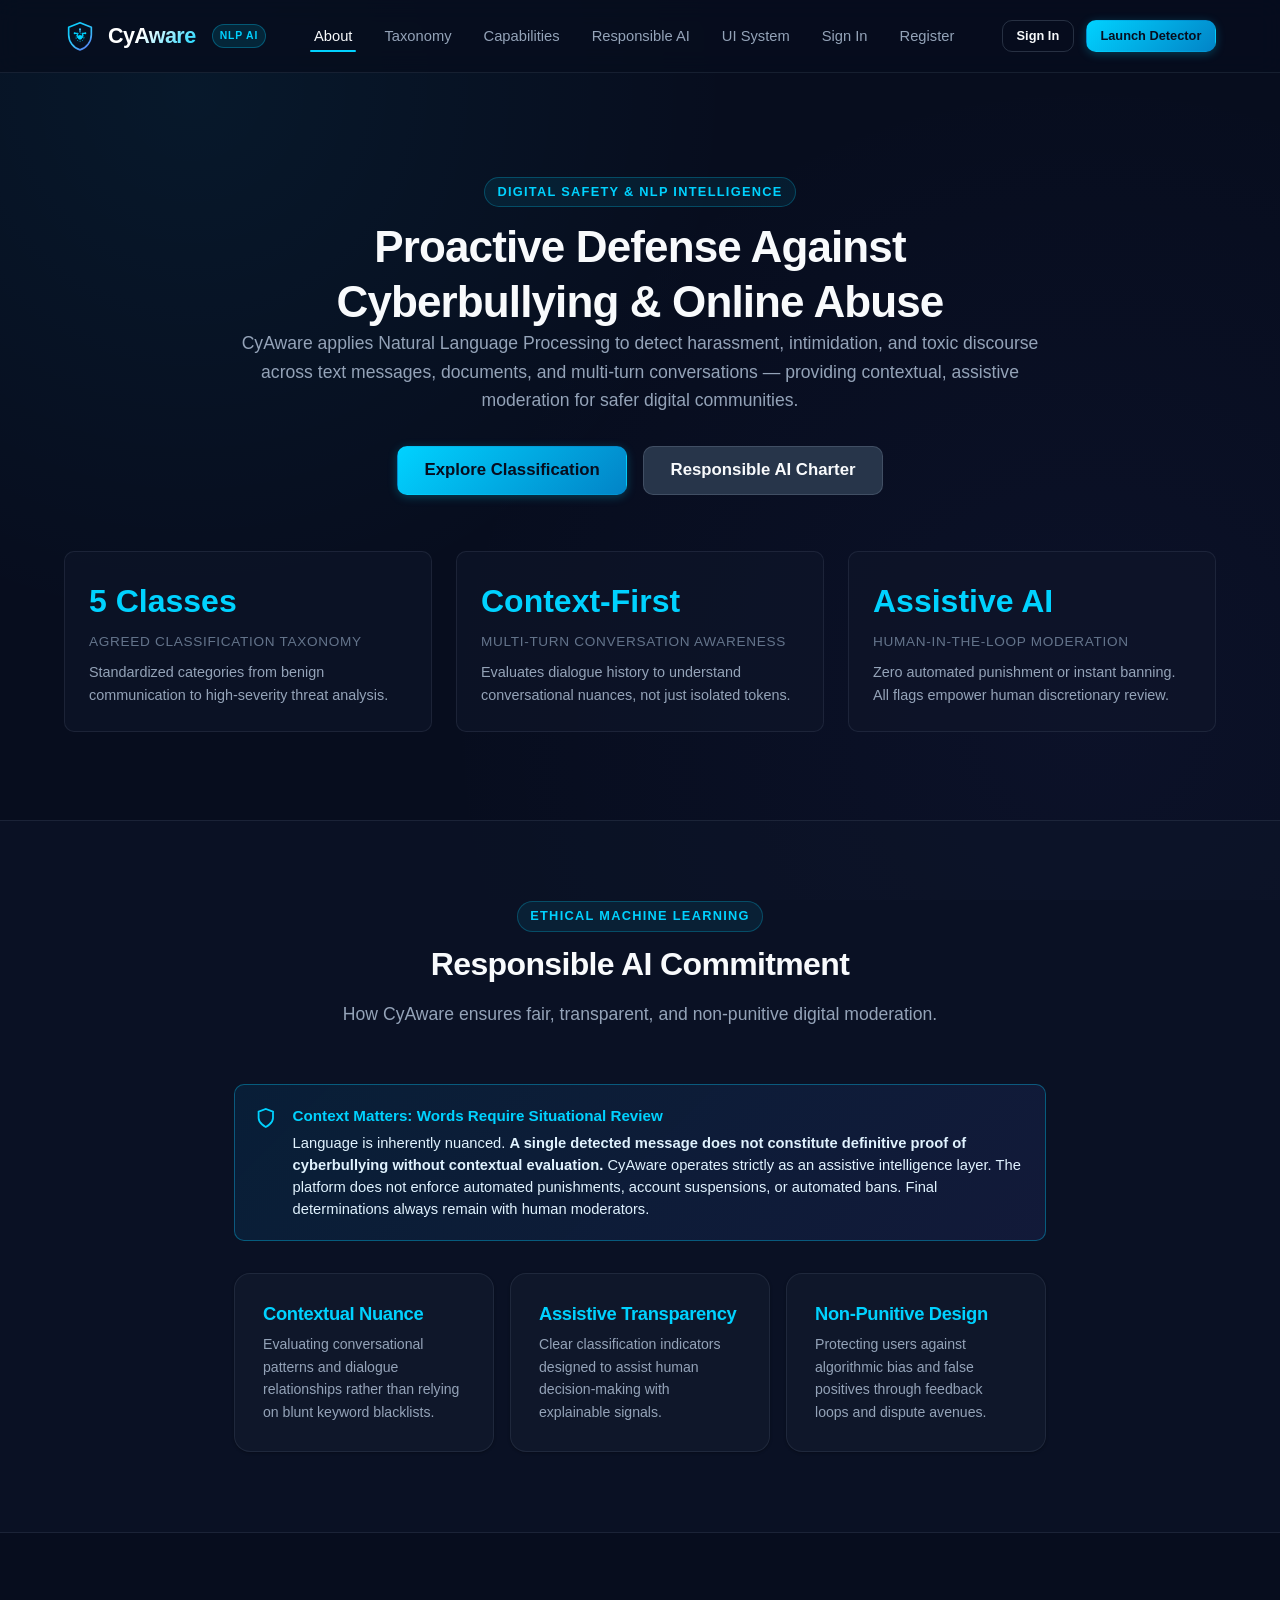
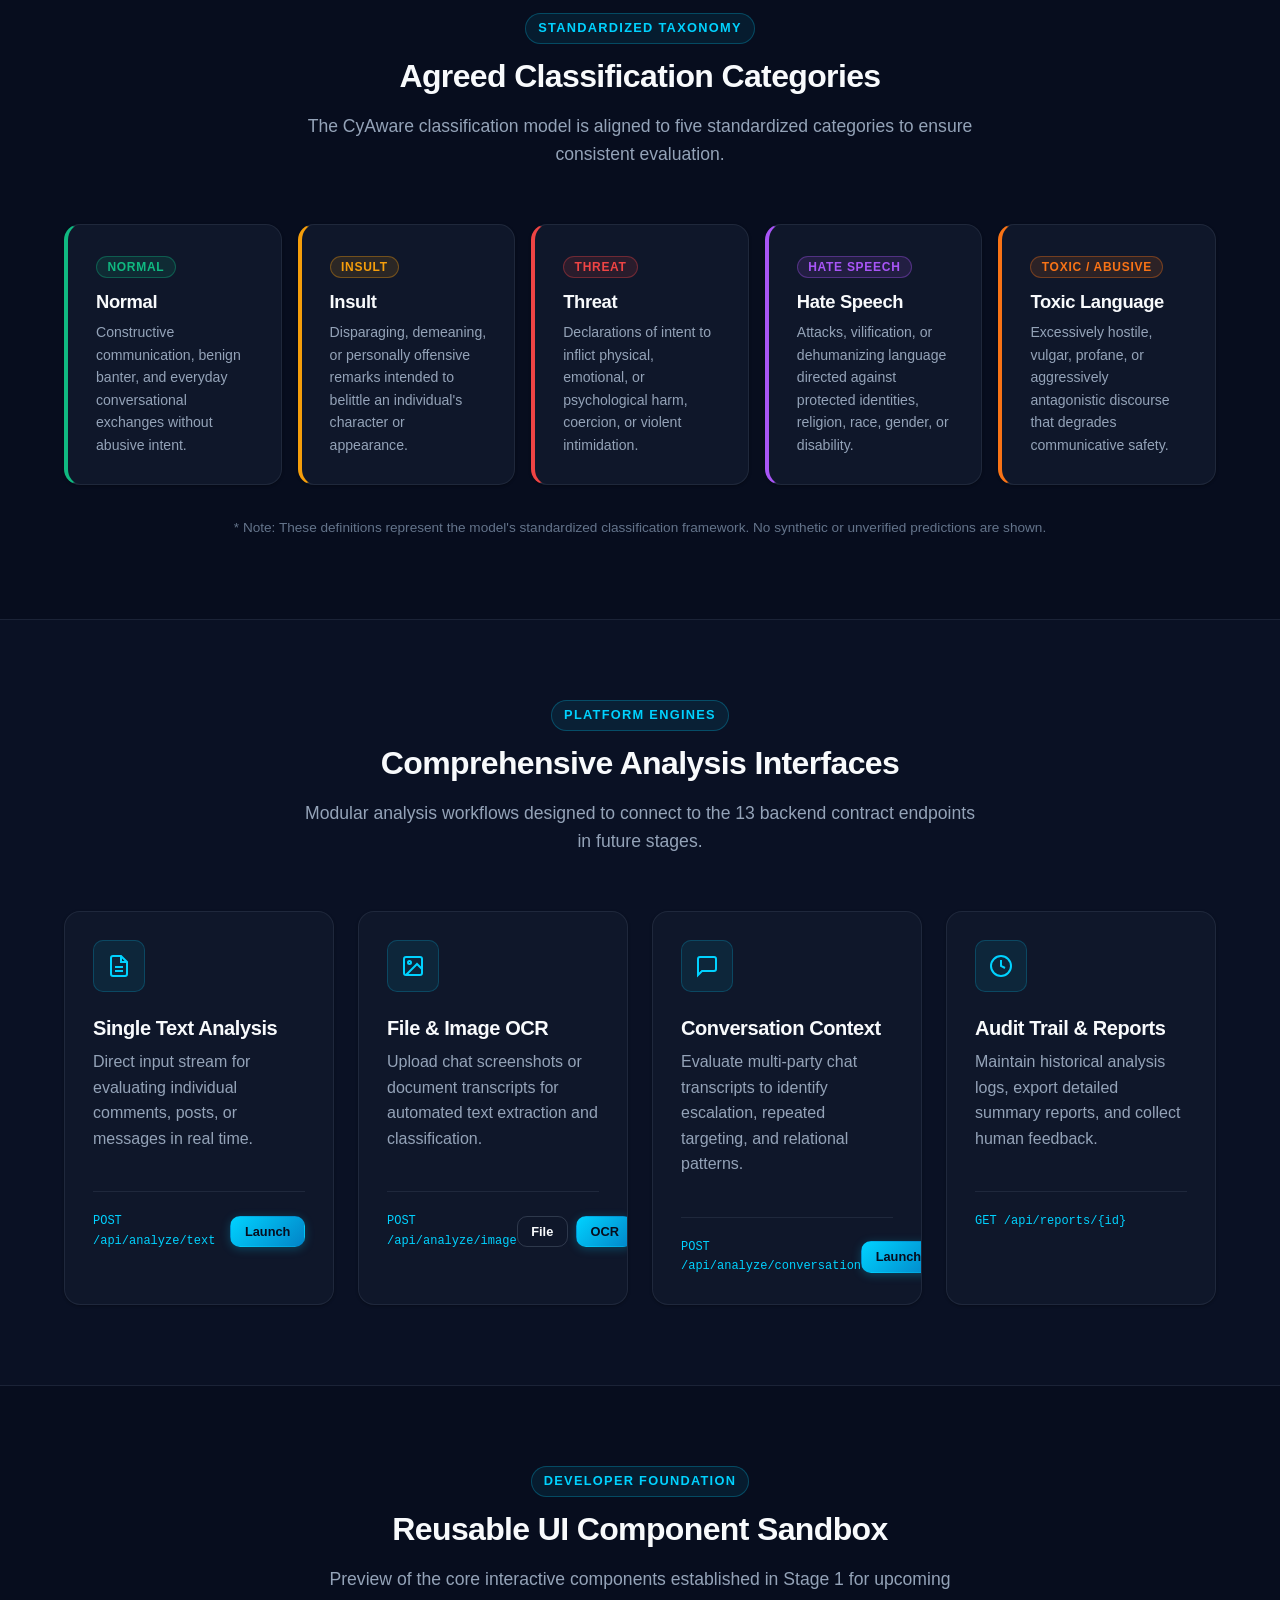
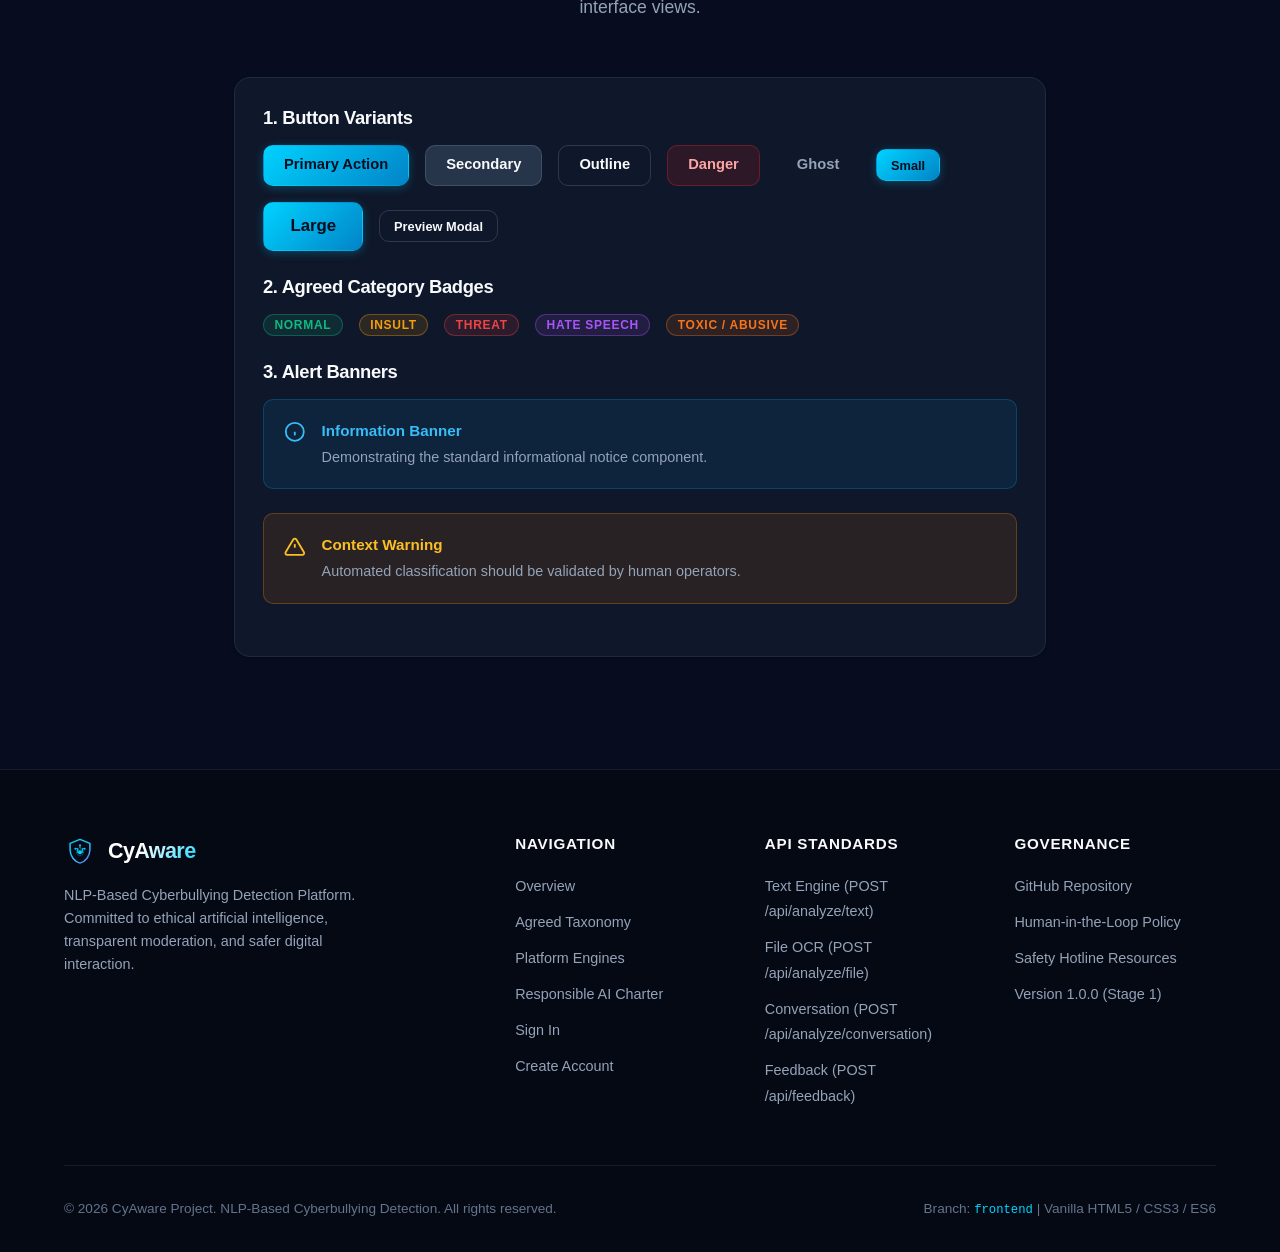
==== commit aa6ede3a: "Complete Stage 3 frontend analysis interfaces" ====
--- a/frontend/index.html
+++ b/frontend/index.html
@@ -45,7 +45,7 @@
         <!-- Navigation Action Buttons -->
         <div class="nav-actions">
           <a href="login.html" class="btn btn-outline btn-sm">Sign In</a>
-          <a href="#taxonomy" class="btn btn-primary btn-sm">Launch Detector</a>
+          <a href="analyze-text.html" class="btn btn-primary btn-sm">Launch Detector</a>
         </div>
 
         <!-- Mobile Navigation Toggle -->
@@ -251,8 +251,8 @@
             <p class="card-body">Direct input stream for evaluating individual comments, posts, or messages in real
               time.</p>
             <div class="card-footer">
-              <span style="font-size: 0.75rem; color: var(--color-primary); font-family: var(--font-family-mono);">POST
-                /api/analyze/text</span>
+              <span style="font-size: 0.75rem; color: var(--color-primary); font-family: var(--font-family-mono);">POST /api/analyze/text</span>
+              <a href="analyze-text.html" class="btn btn-primary btn-sm">Launch</a>
             </div>
           </div>
 
@@ -269,8 +269,11 @@
             <p class="card-body">Upload chat screenshots or document transcripts for automated text extraction and
               classification.</p>
             <div class="card-footer">
-              <span style="font-size: 0.75rem; color: var(--color-primary); font-family: var(--font-family-mono);">POST
-                /api/analyze/image</span>
+              <span style="font-size: 0.75rem; color: var(--color-primary); font-family: var(--font-family-mono);">POST /api/analyze/image</span>
+              <div class="flex gap-1">
+                <a href="analyze-file.html" class="btn btn-outline btn-sm">File</a>
+                <a href="analyze-image.html" class="btn btn-primary btn-sm">OCR</a>
+              </div>
             </div>
           </div>
 
@@ -285,8 +288,8 @@
             <p class="card-body">Evaluate multi-party chat transcripts to identify escalation, repeated targeting, and
               relational patterns.</p>
             <div class="card-footer">
-              <span style="font-size: 0.75rem; color: var(--color-primary); font-family: var(--font-family-mono);">POST
-                /api/analyze/conversation</span>
+              <span style="font-size: 0.75rem; color: var(--color-primary); font-family: var(--font-family-mono);">POST /api/analyze/conversation</span>
+              <a href="analyze-conversation.html" class="btn btn-primary btn-sm">Launch</a>
             </div>
           </div>
 
--- a/frontend/css/components.css
+++ b/frontend/css/components.css
@@ -888,6 +888,455 @@
   justify-content: flex-end;
   gap: 0.75rem;
   background-color: rgba(7, 13, 30, 0.4);
+}
+
+/* ==========================================================================
+   Stage 3: Core Analysis Interfaces Components
+   ========================================================================== */
+
+/* Analysis Hub Container */
+.analysis-page-wrapper {
+  padding-top: 3rem;
+  padding-bottom: 5rem;
+}
+
+.analysis-container {
+  max-width: 980px;
+  margin-left: auto;
+  margin-right: auto;
+}
+
+.analysis-header {
+  text-align: center;
+  margin-bottom: 2.5rem;
+}
+
+.analysis-header h1 {
+  font-size: 2rem;
+  font-weight: 800;
+  margin-bottom: 0.5rem;
+}
+
+.analysis-header p {
+  font-size: 1.05rem;
+  color: var(--color-text-muted);
+  max-width: 680px;
+  margin: 0 auto;
+}
+
+/* Analysis Sub-Navigation Tabs */
+.analysis-nav {
+  display: flex;
+  align-items: center;
+  justify-content: center;
+  gap: 0.75rem;
+  margin-bottom: 2.5rem;
+  flex-wrap: wrap;
+  background-color: rgba(15, 23, 42, 0.6);
+  padding: 0.5rem;
+  border-radius: var(--radius-pill);
+  border: 1px solid var(--color-border-subtle);
+  max-width: 760px;
+  margin-left: auto;
+  margin-right: auto;
+}
+
+.analysis-tab {
+  display: inline-flex;
+  align-items: center;
+  gap: 0.5rem;
+  padding: 0.65rem 1.25rem;
+  font-size: 0.9rem;
+  font-weight: 600;
+  color: var(--color-text-muted);
+  border-radius: var(--radius-pill);
+  text-decoration: none;
+  transition: all var(--transition-fast);
+  border: 1px solid transparent;
+}
+
+.analysis-tab:hover {
+  color: var(--color-text-main);
+  background-color: rgba(255, 255, 255, 0.05);
+}
+
+.analysis-tab.active {
+  background: linear-gradient(135deg, rgba(0, 210, 255, 0.15) 0%, rgba(2, 132, 199, 0.25) 100%);
+  color: var(--color-primary);
+  border-color: rgba(0, 210, 255, 0.4);
+  box-shadow: 0 0 16px rgba(0, 210, 255, 0.15);
+}
+
+.analysis-tab-icon {
+  width: 1.15rem;
+  height: 1.15rem;
+}
+
+/* Textarea & Counter */
+.textarea-wrapper {
+  position: relative;
+  margin-bottom: 1rem;
+}
+
+.textarea-control {
+  width: 100%;
+  min-height: 180px;
+  padding: 1.25rem;
+  font-family: inherit;
+  font-size: 1rem;
+  line-height: 1.6;
+  color: var(--color-text-main);
+  background-color: var(--color-bg-base);
+  border: 1px solid var(--color-border-medium);
+  border-radius: var(--radius-md);
+  resize: vertical;
+  outline: none;
+  transition: border-color var(--transition-fast), box-shadow var(--transition-fast);
+}
+
+.textarea-control:focus {
+  border-color: var(--color-primary);
+  box-shadow: 0 0 0 3px var(--color-primary-glow);
+}
+
+.textarea-control::placeholder {
+  color: var(--color-text-dim);
+}
+
+.char-counter-bar {
+  display: flex;
+  align-items: center;
+  justify-content: space-between;
+  font-size: 0.85rem;
+  color: var(--color-text-dim);
+  margin-top: 0.5rem;
+}
+
+.char-counter-text.limit-warn {
+  color: var(--cat-insult);
+}
+
+.char-counter-text.limit-danger {
+  color: var(--cat-threat);
+}
+
+/* Quick Sample Prompts */
+.sample-prompts-bar {
+  display: flex;
+  align-items: center;
+  gap: 0.5rem;
+  flex-wrap: wrap;
+  margin-top: 1rem;
+  padding: 0.75rem 1rem;
+  background-color: rgba(15, 23, 42, 0.4);
+  border-radius: var(--radius-md);
+  border: 1px dashed var(--color-border-subtle);
+}
+
+.sample-prompts-label {
+  font-size: 0.8rem;
+  text-transform: uppercase;
+  letter-spacing: 0.05em;
+  font-weight: 700;
+  color: var(--color-text-dim);
+  margin-right: 0.25rem;
+}
+
+.sample-btn {
+  background-color: rgba(255, 255, 255, 0.04);
+  border: 1px solid var(--color-border-subtle);
+  border-radius: var(--radius-pill);
+  padding: 0.25rem 0.75rem;
+  font-size: 0.8rem;
+  color: var(--color-text-muted);
+  cursor: pointer;
+  transition: all var(--transition-fast);
+}
+
+.sample-btn:hover {
+  background-color: rgba(0, 210, 255, 0.1);
+  border-color: rgba(0, 210, 255, 0.3);
+  color: var(--color-primary);
+}
+
+/* Dropzone (File & Image Upload) */
+.dropzone {
+  border: 2px dashed var(--color-border-medium);
+  border-radius: var(--radius-lg);
+  padding: 3rem 2rem;
+  text-align: center;
+  background-color: rgba(7, 13, 30, 0.4);
+  cursor: pointer;
+  transition: all var(--transition-normal);
+  position: relative;
+}
+
+.dropzone:hover, .dropzone.dragover {
+  border-color: var(--color-primary);
+  background-color: rgba(0, 210, 255, 0.03);
+  box-shadow: 0 0 24px rgba(0, 210, 255, 0.08);
+}
+
+.dropzone-input {
+  position: absolute;
+  top: 0;
+  left: 0;
+  width: 100%;
+  height: 100%;
+  opacity: 0;
+  cursor: pointer;
+}
+
+.dropzone-icon {
+  width: 3.5rem;
+  height: 3.5rem;
+  margin: 0 auto 1.25rem auto;
+  color: var(--color-primary);
+  display: flex;
+  align-items: center;
+  justify-content: center;
+  background-color: rgba(0, 210, 255, 0.08);
+  border-radius: 50%;
+  border: 1px solid rgba(0, 210, 255, 0.2);
+}
+
+.dropzone-title {
+  font-size: 1.15rem;
+  font-weight: 700;
+  margin-bottom: 0.5rem;
+}
+
+.dropzone-hint {
+  font-size: 0.85rem;
+  color: var(--color-text-dim);
+}
+
+/* File Preview Card */
+.file-card {
+  display: flex;
+  align-items: center;
+  justify-content: space-between;
+  padding: 1.25rem 1.5rem;
+  background-color: var(--color-bg-base);
+  border: 1px solid var(--color-border-medium);
+  border-radius: var(--radius-md);
+  margin-top: 1.25rem;
+}
+
+.file-info {
+  display: flex;
+  align-items: center;
+  gap: 1rem;
+}
+
+.file-icon {
+  width: 2.5rem;
+  height: 2.5rem;
+  background-color: rgba(0, 210, 255, 0.1);
+  border-radius: var(--radius-sm);
+  color: var(--color-primary);
+  display: flex;
+  align-items: center;
+  justify-content: center;
+}
+
+.file-name {
+  font-weight: 600;
+  font-size: 0.95rem;
+  color: var(--color-text-main);
+}
+
+.file-size {
+  font-size: 0.8rem;
+  color: var(--color-text-dim);
+}
+
+.file-remove-btn {
+  background: none;
+  border: 1px solid var(--color-border-subtle);
+  border-radius: var(--radius-sm);
+  color: #f87171;
+  padding: 0.4rem 0.75rem;
+  font-size: 0.82rem;
+  cursor: pointer;
+  display: inline-flex;
+  align-items: center;
+  gap: 0.35rem;
+  transition: all var(--transition-fast);
+}
+
+.file-remove-btn:hover {
+  background-color: rgba(220, 38, 38, 0.15);
+  border-color: #ef4444;
+}
+
+/* Image OCR Preview */
+.image-preview-container {
+  margin-top: 1.5rem;
+  padding: 1.25rem;
+  background-color: var(--color-bg-base);
+  border: 1px solid var(--color-border-medium);
+  border-radius: var(--radius-lg);
+  text-align: center;
+}
+
+.image-preview-box {
+  max-height: 380px;
+  overflow: hidden;
+  border-radius: var(--radius-md);
+  display: flex;
+  align-items: center;
+  justify-content: center;
+  background-color: #030712;
+  margin-bottom: 1rem;
+}
+
+.image-preview-img {
+  max-width: 100%;
+  max-height: 380px;
+  object-fit: contain;
+}
+
+/* Conversation Thread Builder */
+.convo-format-box {
+  background-color: rgba(2, 132, 199, 0.08);
+  border: 1px solid rgba(2, 132, 199, 0.25);
+  border-radius: var(--radius-md);
+  padding: 1rem 1.25rem;
+  margin-bottom: 1.5rem;
+  font-size: 0.88rem;
+  color: #bae6fd;
+}
+
+.convo-format-box code {
+  color: var(--color-primary);
+  background-color: rgba(0, 0, 0, 0.3);
+  padding: 0.15rem 0.4rem;
+  border-radius: var(--radius-sm);
+}
+
+.convo-preview-list {
+  display: flex;
+  flex-direction: column;
+  gap: 0.75rem;
+  margin-top: 1.25rem;
+  max-height: 420px;
+  overflow-y: auto;
+  padding: 1rem;
+  background-color: var(--color-bg-base);
+  border: 1px solid var(--color-border-medium);
+  border-radius: var(--radius-md);
+}
+
+.convo-bubble {
+  padding: 0.85rem 1.15rem;
+  border-radius: var(--radius-md);
+  background-color: var(--color-bg-elevated);
+  border: 1px solid var(--color-border-subtle);
+  display: flex;
+  flex-direction: column;
+  gap: 0.35rem;
+  position: relative;
+}
+
+.convo-bubble-header {
+  display: flex;
+  align-items: center;
+  justify-content: space-between;
+  font-size: 0.8rem;
+}
+
+.convo-bubble-sender {
+  font-weight: 700;
+  color: var(--color-primary);
+}
+
+.convo-bubble-text {
+  font-size: 0.92rem;
+  color: var(--color-text-main);
+  line-height: 1.5;
+  word-break: break-word;
+}
+
+.convo-bubble-remove {
+  background: none;
+  border: none;
+  color: var(--color-text-dim);
+  cursor: pointer;
+  padding: 0.2rem;
+  font-size: 1rem;
+}
+
+.convo-bubble-remove:hover {
+  color: #f87171;
+}
+
+/* Analysis Process Transparency Info */
+.process-info-grid {
+  display: grid;
+  grid-template-columns: repeat(3, 1fr);
+  gap: 1.25rem;
+  margin-top: 3rem;
+}
+
+.process-step-card {
+  padding: 1.25rem;
+  background-color: rgba(15, 23, 42, 0.5);
+  border: 1px solid var(--color-border-subtle);
+  border-radius: var(--radius-md);
+}
+
+.process-step-num {
+  width: 1.75rem;
+  height: 1.75rem;
+  border-radius: 50%;
+  background-color: rgba(0, 210, 255, 0.15);
+  color: var(--color-primary);
+  display: flex;
+  align-items: center;
+  justify-content: center;
+  font-size: 0.8rem;
+  font-weight: 800;
+  margin-bottom: 0.75rem;
+}
+
+.process-step-title {
+  font-size: 0.95rem;
+  font-weight: 700;
+  margin-bottom: 0.35rem;
+}
+
+.process-step-desc {
+  font-size: 0.82rem;
+  color: var(--color-text-dim);
+  line-height: 1.5;
+}
+
+/* Demonstration Result Card */
+.demo-result-card {
+  margin-top: 2rem;
+  padding: 1.5rem;
+  border-radius: var(--radius-lg);
+  background-color: var(--color-bg-surface);
+  border: 1px solid var(--color-border-medium);
+  animation: fadeIn 300ms ease;
+}
+
+@keyframes fadeIn {
+  from { opacity: 0; transform: translateY(8px); }
+  to { opacity: 1; transform: translateY(0); }
+}
+
+.payload-preview-box {
+  background-color: #030712;
+  border: 1px solid var(--color-border-subtle);
+  border-radius: var(--radius-md);
+  padding: 1rem;
+  font-family: var(--font-family-mono);
+  font-size: 0.82rem;
+  color: #7dd3fc;
+  overflow-x: auto;
+  margin-top: 0.75rem;
 }
 
 /* ==========================================================================
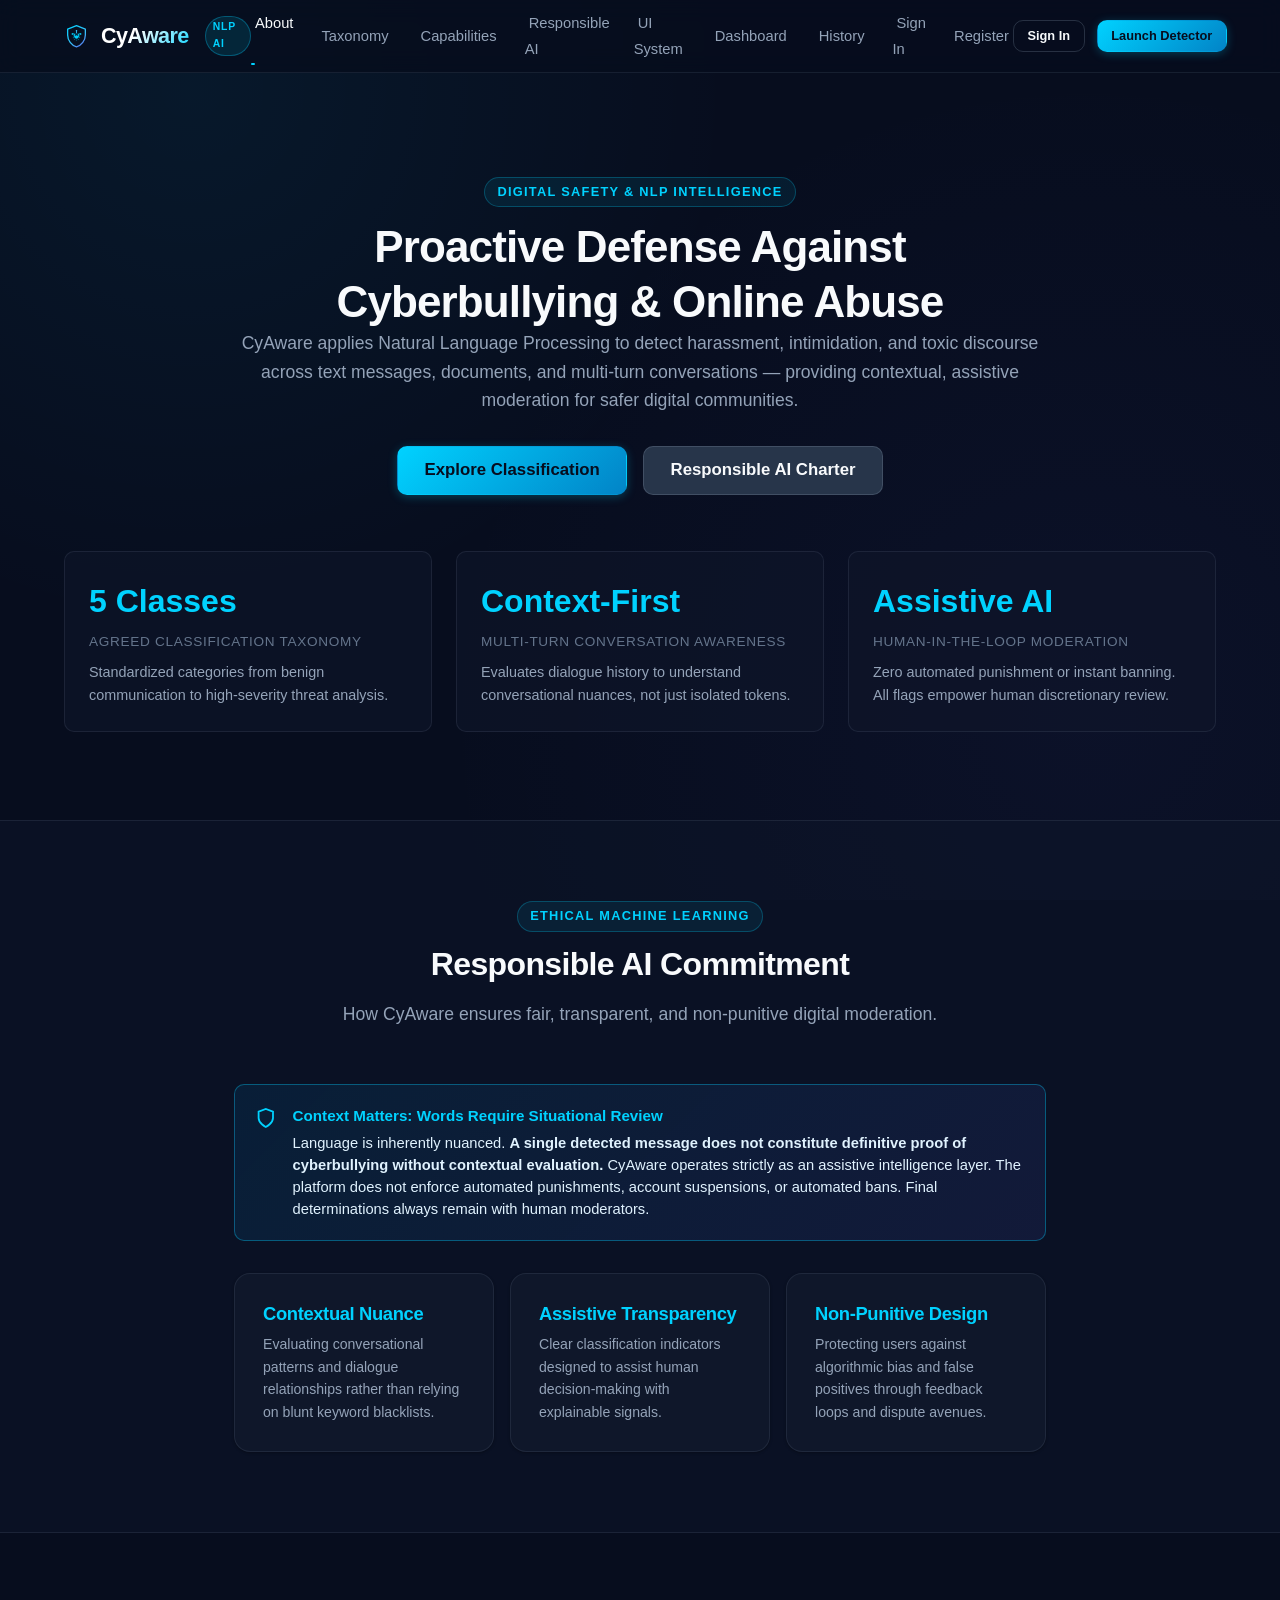
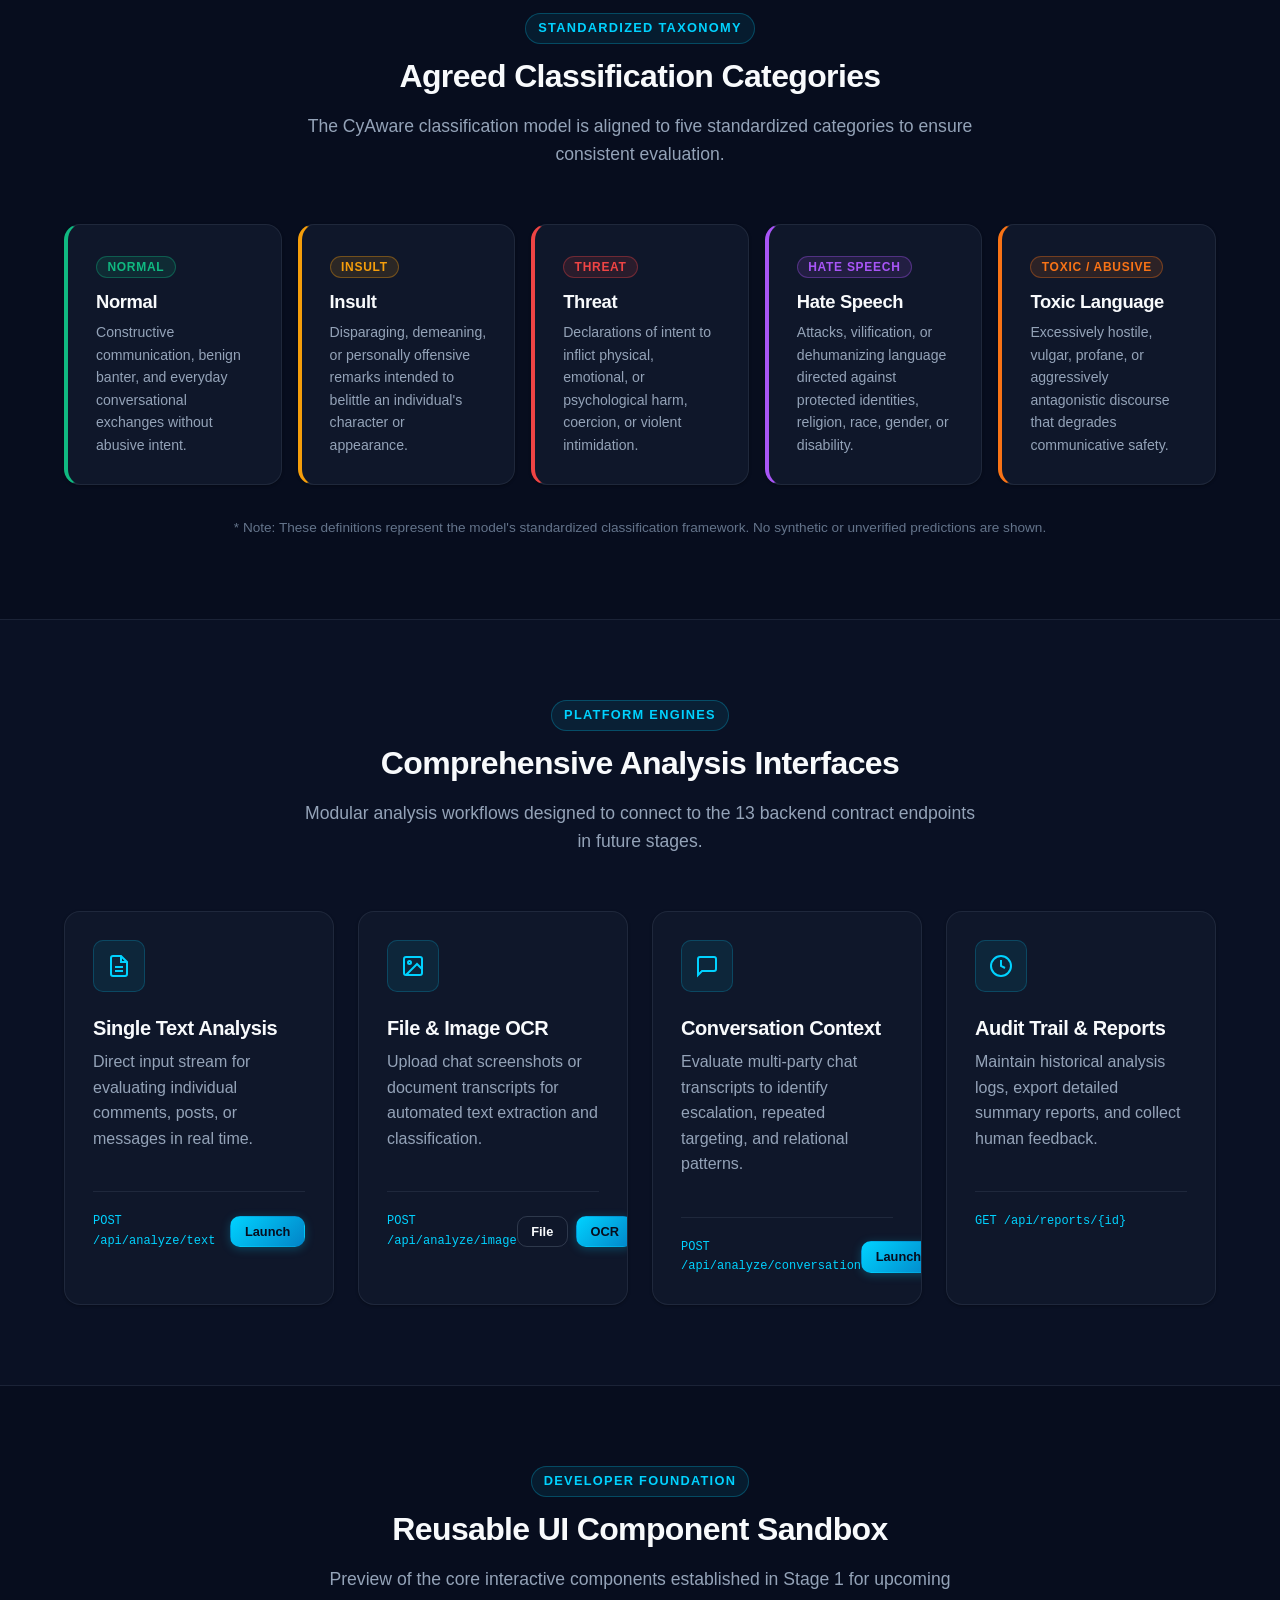
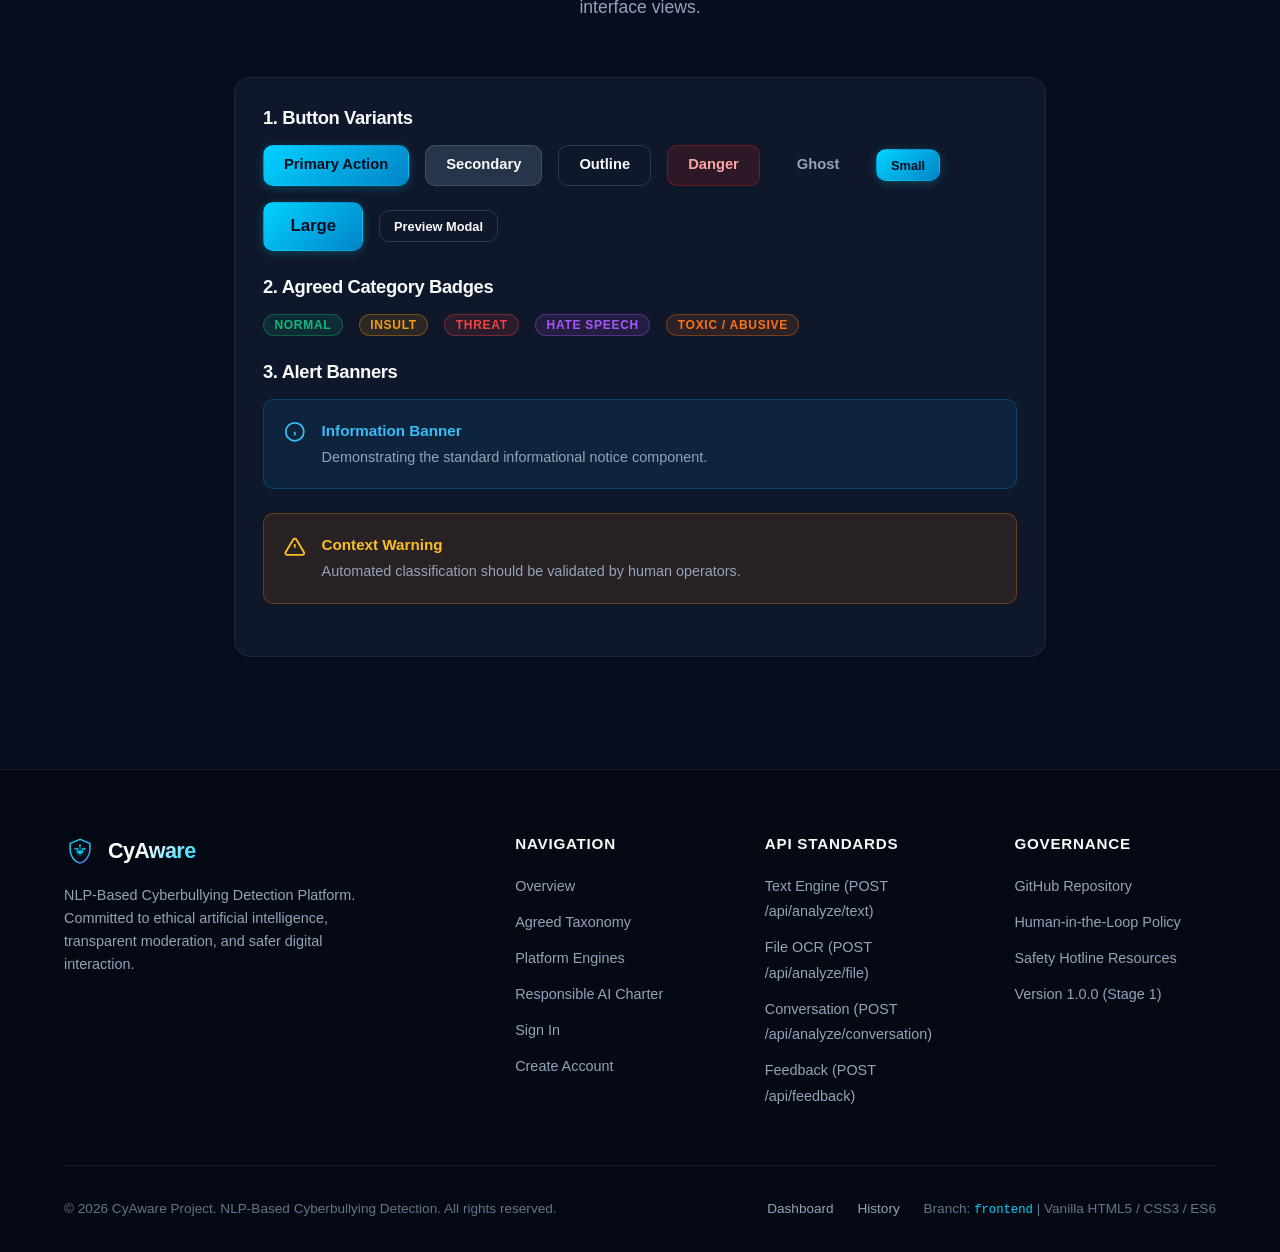
==== commit 93cb07a5: "Complete Stage 4 dashboard history and results" ====
--- a/frontend/index.html
+++ b/frontend/index.html
@@ -38,6 +38,8 @@
           <li role="none"><a href="#capabilities" class="nav-link" role="menuitem">Capabilities</a></li>
           <li role="none"><a href="#responsible-ai" class="nav-link" role="menuitem">Responsible AI</a></li>
           <li role="none"><a href="#components" class="nav-link" role="menuitem">UI System</a></li>
+          <li role="none"><a href="dashboard.html" class="nav-link" role="menuitem">Dashboard</a></li>
+          <li role="none"><a href="history.html" class="nav-link" role="menuitem">History</a></li>
           <li role="none"><a href="login.html" class="nav-link" role="menuitem">Sign In</a></li>
           <li role="none"><a href="register.html" class="nav-link" role="menuitem">Register</a></li>
         </ul>
@@ -443,6 +445,8 @@
           &copy; 2026 CyAware Project. NLP-Based Cyberbullying Detection. All rights reserved.
         </div>
         <div>
+          <a href="dashboard.html" style="color: var(--color-text-muted); margin-right: 1.25rem;">Dashboard</a>
+          <a href="history.html" style="color: var(--color-text-muted); margin-right: 1.25rem;">History</a>
           Branch: <code style="color: var(--color-primary);">frontend</code> | Vanilla HTML5 / CSS3 / ES6
         </div>
       </div>
--- a/frontend/css/components.css
+++ b/frontend/css/components.css
@@ -1381,3 +1381,338 @@
   }
 }
 
+/* ==========================================================================
+   Stage 4: Data Tables & History
+   ========================================================================== */
+.table-responsive {
+  width: 100%;
+  overflow-x: auto;
+  -webkit-overflow-scrolling: touch;
+  margin-bottom: 1.5rem;
+  border-radius: var(--radius-md);
+  border: 1px solid var(--color-border-subtle);
+}
+
+.data-table {
+  width: 100%;
+  border-collapse: collapse;
+  background-color: rgba(15, 23, 42, 0.5);
+  font-size: 0.9rem;
+  text-align: left;
+}
+
+.data-table th {
+  background-color: rgba(15, 23, 42, 0.85);
+  color: var(--color-text-dim);
+  font-size: 0.78rem;
+  font-weight: 700;
+  text-transform: uppercase;
+  letter-spacing: 0.05em;
+  padding: 0.85rem 1rem;
+  border-bottom: 1px solid var(--color-border-subtle);
+  white-space: nowrap;
+}
+
+.data-table td {
+  padding: 0.95rem 1rem;
+  color: var(--color-text-main);
+  border-bottom: 1px solid var(--color-border-subtle);
+  vertical-align: middle;
+}
+
+.data-table tbody tr:last-child td {
+  border-bottom: none;
+}
+
+.data-table tbody tr:hover {
+  background-color: rgba(0, 210, 255, 0.03);
+}
+
+.data-table-empty {
+  text-align: center;
+  padding: 3rem 1.5rem !important;
+  color: var(--color-text-dim);
+}
+
+/* ==========================================================================
+   Stage 4: Filter Toolbar & Pagination
+   ========================================================================== */
+.filter-toolbar {
+  display: flex;
+  flex-wrap: wrap;
+  gap: 1rem;
+  align-items: center;
+  justify-content: space-between;
+  margin-bottom: 1.5rem;
+}
+
+.filter-group {
+  display: flex;
+  flex-wrap: wrap;
+  gap: 0.75rem;
+  align-items: center;
+}
+
+.filter-input {
+  background-color: rgba(15, 23, 42, 0.7);
+  border: 1px solid var(--color-border-subtle);
+  border-radius: var(--radius-sm);
+  color: var(--color-text-main);
+  padding: 0.5rem 0.85rem;
+  font-size: 0.88rem;
+  outline: none;
+  min-width: 220px;
+  transition: border-color var(--transition-fast);
+}
+
+.filter-input:focus {
+  border-color: var(--color-primary);
+}
+
+.filter-select {
+  background-color: rgba(15, 23, 42, 0.7);
+  border: 1px solid var(--color-border-subtle);
+  border-radius: var(--radius-sm);
+  color: var(--color-text-main);
+  padding: 0.5rem 0.85rem;
+  font-size: 0.88rem;
+  outline: none;
+  cursor: pointer;
+  transition: border-color var(--transition-fast);
+}
+
+.filter-select:focus {
+  border-color: var(--color-primary);
+}
+
+.pagination-bar {
+  display: flex;
+  align-items: center;
+  justify-content: space-between;
+  flex-wrap: wrap;
+  gap: 1rem;
+  margin-top: 1.25rem;
+  font-size: 0.85rem;
+  color: var(--color-text-dim);
+}
+
+.pagination-controls {
+  display: flex;
+  align-items: center;
+  gap: 0.5rem;
+}
+
+.pagination-btn {
+  padding: 0.35rem 0.75rem;
+  font-size: 0.82rem;
+  border-radius: var(--radius-sm);
+  border: 1px solid var(--color-border-subtle);
+  background-color: rgba(15, 23, 42, 0.6);
+  color: var(--color-text-main);
+  cursor: pointer;
+  transition: all var(--transition-fast);
+}
+
+.pagination-btn:hover:not(:disabled) {
+  border-color: var(--color-primary);
+  color: var(--color-primary);
+}
+
+.pagination-btn:disabled {
+  opacity: 0.4;
+  cursor: not-allowed;
+}
+
+/* ==========================================================================
+   Stage 4: KPI Stat Card Enhancements
+   ========================================================================== */
+.stat-card-kpi {
+  padding: 1.5rem;
+  background-color: rgba(15, 23, 42, 0.6);
+  border: 1px solid var(--color-border-subtle);
+  border-radius: var(--radius-md);
+  position: relative;
+  overflow: hidden;
+  transition: border-color var(--transition-fast);
+}
+
+.stat-card-kpi:hover {
+  border-color: rgba(0, 210, 255, 0.3);
+}
+
+.stat-kpi-header {
+  display: flex;
+  align-items: center;
+  justify-content: space-between;
+  margin-bottom: 0.75rem;
+}
+
+.stat-kpi-icon {
+  width: 38px;
+  height: 38px;
+  border-radius: var(--radius-sm);
+  display: flex;
+  align-items: center;
+  justify-content: center;
+  background: rgba(0, 210, 255, 0.1);
+  color: var(--color-primary);
+}
+
+.stat-kpi-sub {
+  font-size: 0.78rem;
+  color: var(--color-text-dim);
+  margin-top: 0.35rem;
+}
+
+/* ==========================================================================
+   Stage 4: Results & Demonstration Views
+   ========================================================================== */
+.results-hero-card {
+  padding: 2rem;
+  background: rgba(15, 23, 42, 0.7);
+  border: 1px solid var(--color-border-subtle);
+  border-radius: var(--radius-lg);
+  margin-bottom: 2rem;
+}
+
+.results-verdict-box {
+  display: flex;
+  align-items: center;
+  justify-content: space-between;
+  flex-wrap: wrap;
+  gap: 1rem;
+  padding: 1.25rem 1.5rem;
+  background: rgba(2, 6, 23, 0.5);
+  border: 1px solid rgba(0, 210, 255, 0.2);
+  border-radius: var(--radius-md);
+  margin-bottom: 1.5rem;
+}
+
+.results-context-box {
+  background-color: rgba(2, 6, 23, 0.4);
+  border: 1px solid var(--color-border-subtle);
+  border-radius: var(--radius-md);
+  padding: 1.25rem;
+  margin-bottom: 1.5rem;
+  font-family: var(--font-family-mono);
+  font-size: 0.88rem;
+  color: var(--color-text-main);
+  white-space: pre-wrap;
+  word-break: break-word;
+  max-height: 240px;
+  overflow-y: auto;
+}
+
+.feedback-box {
+  padding: 1.5rem;
+  background-color: rgba(15, 23, 42, 0.6);
+  border: 1px solid var(--color-border-subtle);
+  border-radius: var(--radius-md);
+  margin-bottom: 1.5rem;
+}
+
+/* ==========================================================================
+   Stage 4: Printable Incident Audit Report Sheet
+   ========================================================================== */
+.report-preview-sheet {
+  background-color: #ffffff;
+  color: #0f172a;
+  padding: 2.5rem;
+  border-radius: var(--radius-md);
+  box-shadow: 0 10px 25px rgba(0, 0, 0, 0.5);
+  margin: 2rem 0;
+  font-family: -apple-system, BlinkMacSystemFont, "Segoe UI", Roboto, sans-serif;
+  line-height: 1.5;
+}
+
+.report-header {
+  border-bottom: 2px solid #0284c7;
+  padding-bottom: 1rem;
+  margin-bottom: 1.5rem;
+  display: flex;
+  justify-content: space-between;
+  align-items: flex-start;
+  flex-wrap: wrap;
+  gap: 1rem;
+}
+
+.report-title {
+  font-size: 1.4rem;
+  font-weight: 800;
+  color: #0f172a;
+  margin: 0 0 0.25rem 0;
+}
+
+.report-subtitle {
+  font-size: 0.85rem;
+  color: #64748b;
+  margin: 0;
+}
+
+.report-meta-grid {
+  display: grid;
+  grid-template-columns: repeat(2, 1fr);
+  gap: 0.75rem 1.5rem;
+  margin-bottom: 1.5rem;
+  font-size: 0.85rem;
+}
+
+.report-meta-item strong {
+  color: #334155;
+}
+
+.report-section {
+  margin-bottom: 1.5rem;
+}
+
+.report-section-title {
+  font-size: 0.95rem;
+  font-weight: 700;
+  color: #0369a1;
+  text-transform: uppercase;
+  letter-spacing: 0.05em;
+  margin-bottom: 0.5rem;
+  border-bottom: 1px solid #e2e8f0;
+  padding-bottom: 0.25rem;
+}
+
+.report-notice-box {
+  background-color: #f8fafc;
+  border: 1px solid #cbd5e1;
+  border-left: 4px solid #0284c7;
+  padding: 0.85rem 1rem;
+  font-size: 0.82rem;
+  color: #475569;
+  border-radius: 4px;
+}
+
+@media print {
+  body {
+    background: #ffffff !important;
+    color: #000000 !important;
+  }
+
+  .site-header,
+  .site-footer,
+  .nav-toggle,
+  .btn,
+  .no-print,
+  .alert-responsible-ai,
+  .results-hero-card > .flex,
+  .feedback-box {
+    display: none !important;
+  }
+
+  .main-content {
+    padding-top: 0 !important;
+  }
+
+  .report-preview-sheet {
+    box-shadow: none !important;
+    margin: 0 !important;
+    padding: 0 !important;
+    border-radius: 0 !important;
+    width: 100% !important;
+  }
+}
+
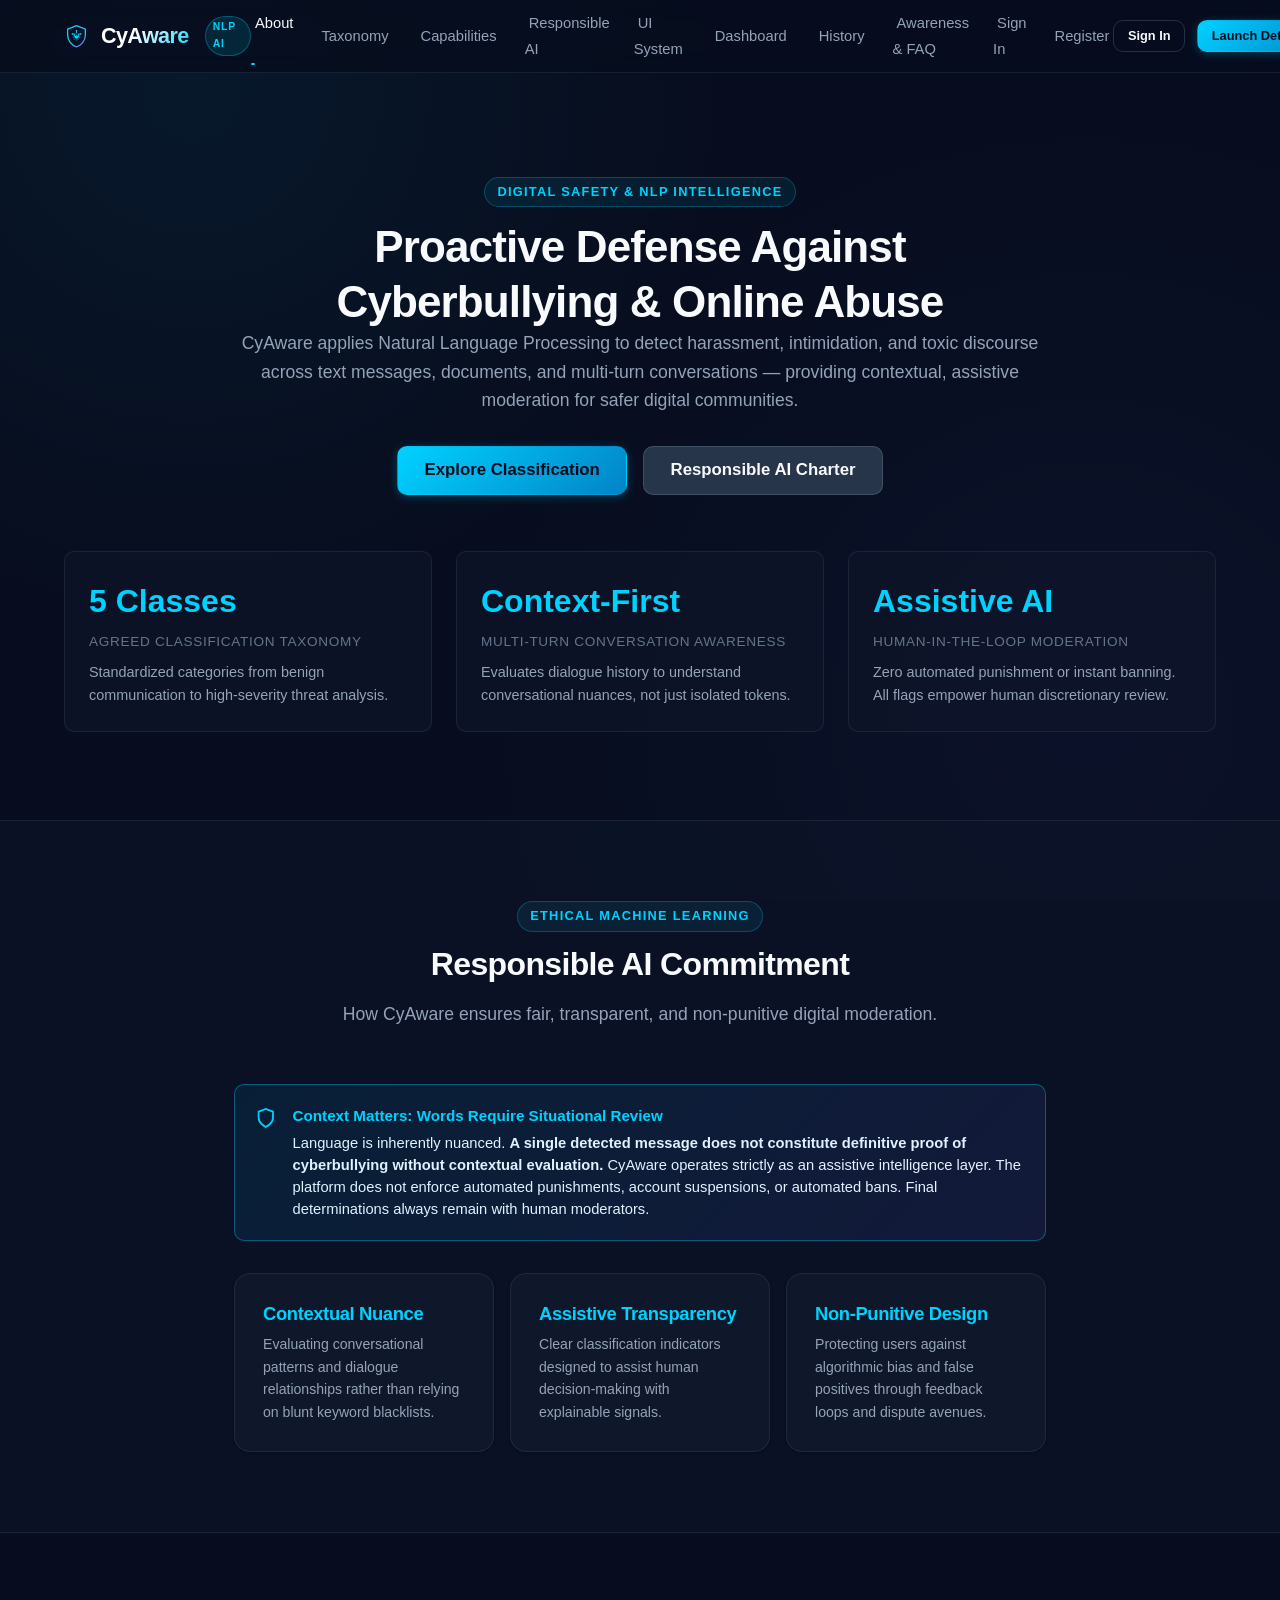
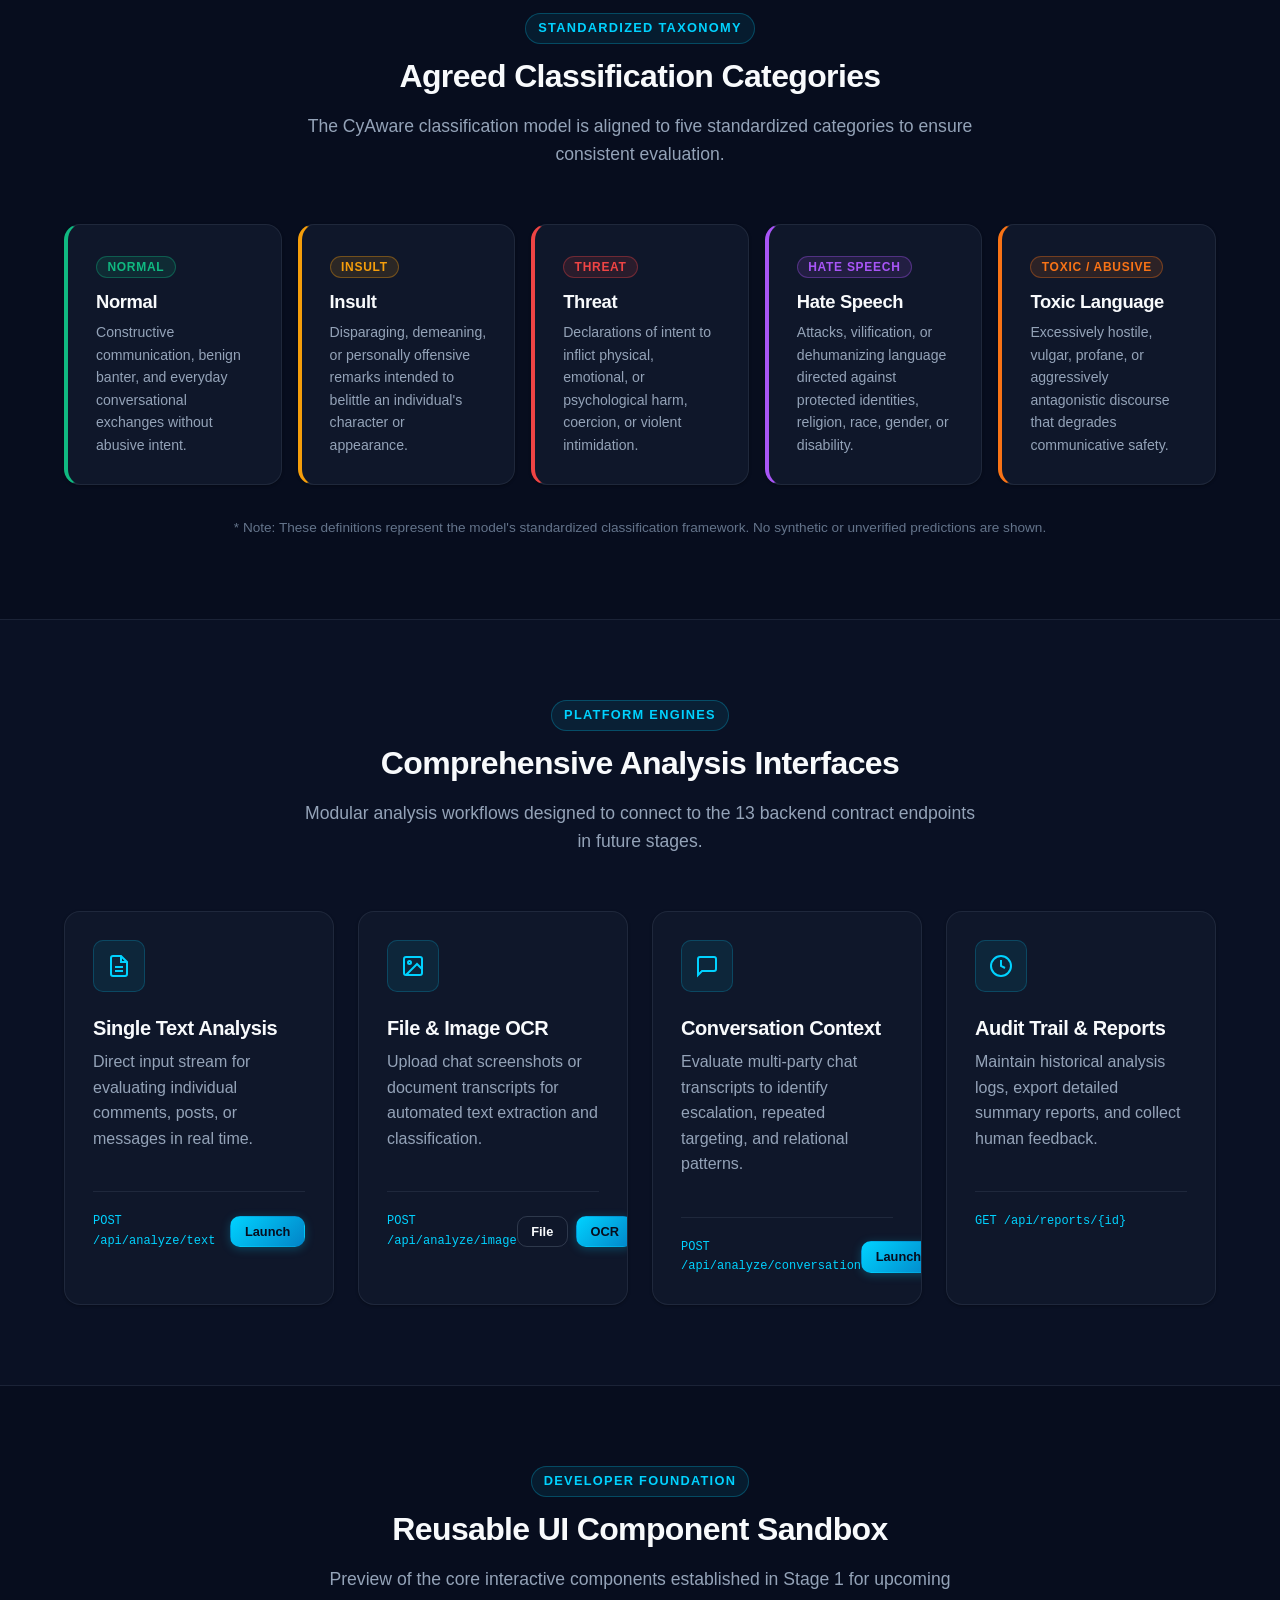
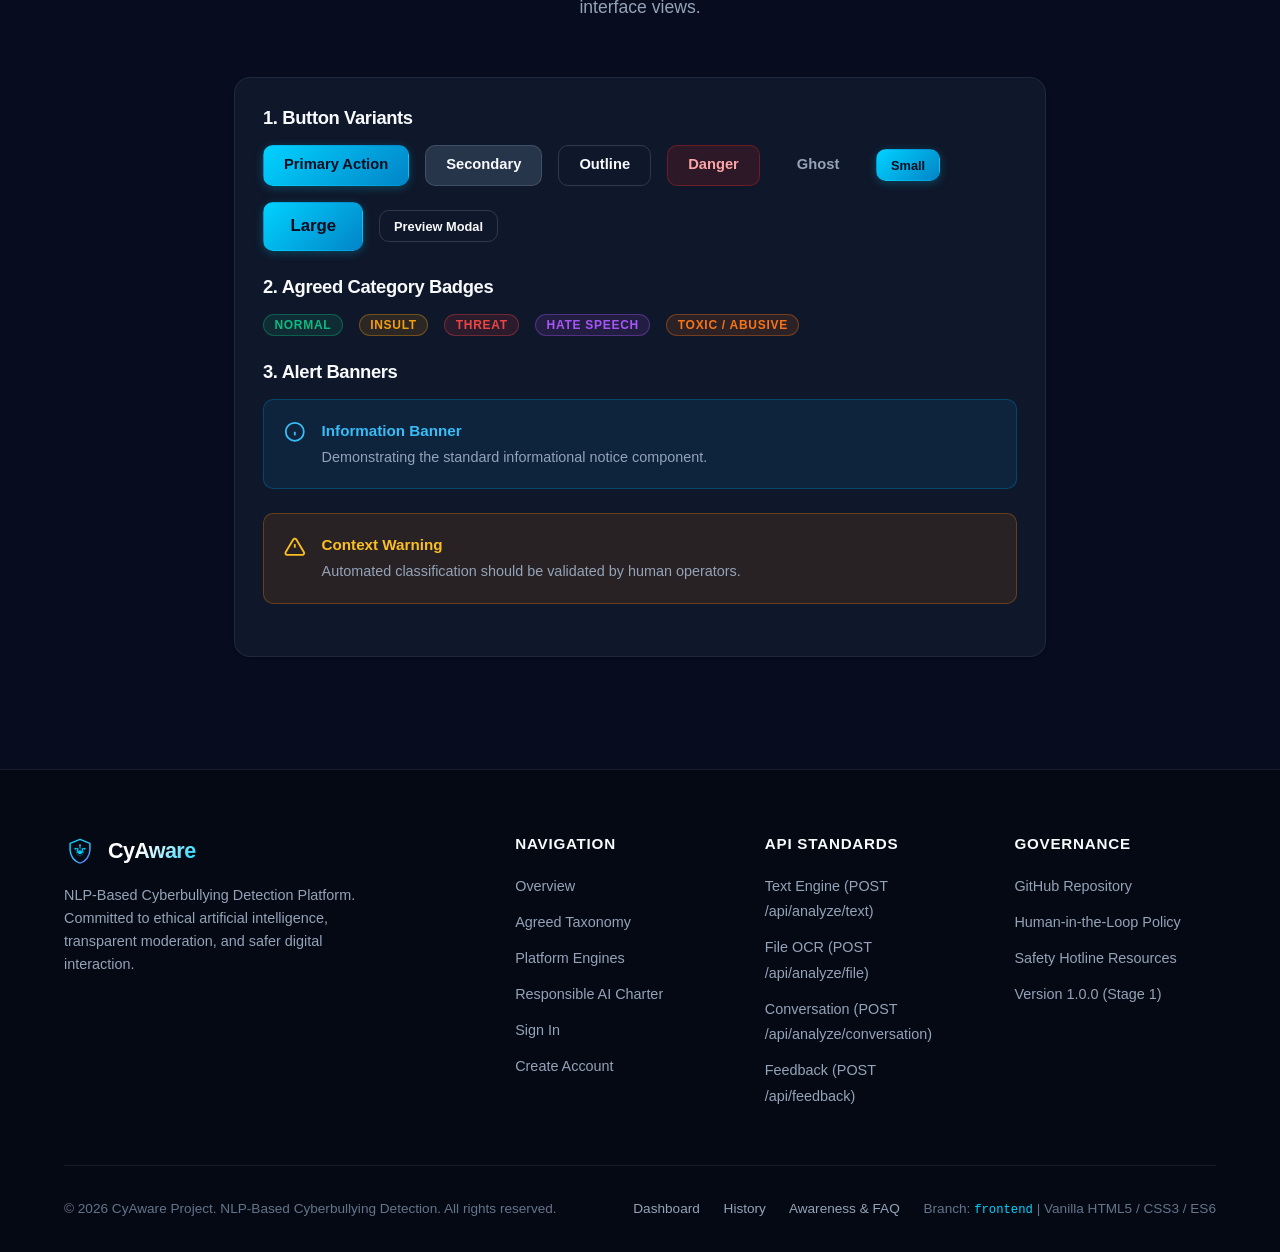
==== commit 427ecca6: "Complete Stage 7 awareness and FAQ" ====
--- a/frontend/index.html
+++ b/frontend/index.html
@@ -40,6 +40,7 @@
           <li role="none"><a href="#components" class="nav-link" role="menuitem">UI System</a></li>
           <li role="none"><a href="dashboard.html" class="nav-link" role="menuitem">Dashboard</a></li>
           <li role="none"><a href="history.html" class="nav-link" role="menuitem">History</a></li>
+          <li role="none"><a href="faq.html" class="nav-link" role="menuitem">Awareness &amp; FAQ</a></li>
           <li role="none"><a href="login.html" class="nav-link" role="menuitem">Sign In</a></li>
           <li role="none"><a href="register.html" class="nav-link" role="menuitem">Register</a></li>
         </ul>
@@ -433,7 +434,7 @@
             <li><a href="https://github.com/mbudagattimaanasa-cpu/CyAware" target="_blank"
                 rel="noopener noreferrer">GitHub Repository</a></li>
             <li><a href="#responsible-ai">Human-in-the-Loop Policy</a></li>
-            <li><a href="#responsible-ai">Safety Hotline Resources</a></li>
+            <li><a href="faq.html#resources">Safety Hotline Resources</a></li>
             <li><a href="#about">Version 1.0.0 (Stage 1)</a></li>
           </ul>
         </div>
@@ -447,6 +448,7 @@
         <div>
           <a href="dashboard.html" style="color: var(--color-text-muted); margin-right: 1.25rem;">Dashboard</a>
           <a href="history.html" style="color: var(--color-text-muted); margin-right: 1.25rem;">History</a>
+          <a href="faq.html" style="color: var(--color-text-muted); margin-right: 1.25rem;">Awareness &amp; FAQ</a>
           Branch: <code style="color: var(--color-primary);">frontend</code> | Vanilla HTML5 / CSS3 / ES6
         </div>
       </div>
--- a/frontend/css/components.css
+++ b/frontend/css/components.css
@@ -1716,3 +1716,531 @@
   }
 }
 
+/* ==========================================================================
+   Stage 5: Admin Console Components
+   ========================================================================== */
+.badge-admin {
+  background-color: rgba(139, 92, 246, 0.15);
+  color: #a78bfa;
+  border-color: rgba(139, 92, 246, 0.4);
+}
+
+.admin-guard-card {
+  background: rgba(15, 23, 42, 0.7);
+  border: 1px solid rgba(139, 92, 246, 0.3);
+  border-left: 4px solid #8b5cf6;
+  border-radius: var(--radius-md);
+  padding: 1.25rem 1.5rem;
+  margin-bottom: 2rem;
+}
+
+.admin-nav-tabs {
+  display: flex;
+  flex-wrap: wrap;
+  gap: 0.5rem;
+  border-bottom: 1px solid var(--color-border-subtle);
+  margin-bottom: 2rem;
+  padding-bottom: 0.5rem;
+}
+
+.admin-tab {
+  padding: 0.6rem 1.25rem;
+  border-radius: var(--radius-sm);
+  background-color: transparent;
+  color: var(--color-text-dim);
+  font-size: 0.88rem;
+  font-weight: 600;
+  border: 1px solid transparent;
+  cursor: pointer;
+  transition: all var(--transition-fast);
+  display: inline-flex;
+  align-items: center;
+  gap: 0.5rem;
+  text-decoration: none;
+}
+
+.admin-tab:hover {
+  color: var(--color-text-main);
+  background-color: rgba(15, 23, 42, 0.6);
+  border-color: var(--color-border-subtle);
+}
+
+.admin-tab.active {
+  background-color: rgba(139, 92, 246, 0.15);
+  color: #c4b5fd;
+  border-color: rgba(139, 92, 246, 0.4);
+}
+
+.admin-tab:focus-visible {
+  outline: 2px solid var(--color-primary);
+  outline-offset: 2px;
+}
+
+.admin-tabpanel {
+  display: none;
+}
+
+.admin-tabpanel.active {
+  display: block;
+}
+
+.admin-placeholder-box {
+  padding: 3rem 1.5rem;
+  text-align: center;
+  background-color: rgba(15, 23, 42, 0.5);
+  border: 1px dashed var(--color-border-medium);
+  border-radius: var(--radius-md);
+}
+
+.admin-placeholder-icon {
+  width: 48px;
+  height: 48px;
+  border-radius: 50%;
+  background: rgba(139, 92, 246, 0.1);
+  color: #a78bfa;
+  display: flex;
+  align-items: center;
+  justify-content: center;
+  margin: 0 auto 1rem auto;
+}
+
+/* ==========================================================================
+   Stage 6: Accessibility, Reduced Motion & Settings Components
+   ========================================================================== */
+@media (prefers-reduced-motion: reduce) {
+  *, *::before, *::after {
+    animation-duration: 0.01ms !important;
+    animation-iteration-count: 1 !important;
+    transition-duration: 0.01ms !important;
+    scroll-behavior: auto !important;
+  }
+}
+
+html.reduced-motion,
+html.reduced-motion *,
+html.reduced-motion *::before,
+html.reduced-motion *::after,
+body.reduced-motion,
+body.reduced-motion *,
+body.reduced-motion *::before,
+body.reduced-motion *::after {
+  animation-duration: 0.01ms !important;
+  animation-iteration-count: 1 !important;
+  transition-duration: 0.01ms !important;
+  scroll-behavior: auto !important;
+}
+
+body.high-contrast {
+  --color-text-muted: #e2e8f0;
+  --color-text-dim: #cbd5e1;
+  --color-border-subtle: rgba(255, 255, 255, 0.4);
+  --color-border-medium: rgba(255, 255, 255, 0.65);
+}
+
+body.high-contrast .card {
+  border: 1px solid rgba(255, 255, 255, 0.4) !important;
+}
+
+/* Settings Components */
+.settings-section {
+  margin-bottom: 2rem;
+}
+
+.settings-card {
+  background-color: var(--color-bg-card);
+  border: 1px solid var(--color-border-subtle);
+  border-radius: var(--radius-lg);
+  padding: 1.75rem;
+  margin-bottom: 1.5rem;
+}
+
+.settings-row {
+  display: flex;
+  align-items: center;
+  justify-content: space-between;
+  padding: 1rem 0;
+  border-bottom: 1px solid var(--color-border-subtle);
+  gap: 1.5rem;
+}
+
+.settings-row:last-child {
+  border-bottom: none;
+  padding-bottom: 0;
+}
+
+.settings-row:first-child {
+  padding-top: 0;
+}
+
+.settings-info {
+  flex: 1;
+}
+
+.settings-label {
+  font-weight: 600;
+  color: var(--color-text-main);
+  margin-bottom: 0.25rem;
+  display: flex;
+  align-items: center;
+  gap: 0.5rem;
+}
+
+.settings-desc {
+  font-size: 0.85rem;
+  color: var(--color-text-dim);
+  margin: 0;
+  line-height: 1.45;
+}
+
+/* Accessible Toggle Switch */
+.switch-control {
+  position: relative;
+  display: inline-block;
+  width: 50px;
+  height: 28px;
+  flex-shrink: 0;
+}
+
+.switch-control input {
+  opacity: 0;
+  width: 0;
+  height: 0;
+  position: absolute;
+}
+
+.switch-slider {
+  position: absolute;
+  cursor: pointer;
+  top: 0;
+  left: 0;
+  right: 0;
+  bottom: 0;
+  background-color: rgba(148, 163, 184, 0.2);
+  border: 1px solid var(--color-border-medium);
+  transition: var(--transition-fast);
+  border-radius: 28px;
+}
+
+.switch-slider::before {
+  position: absolute;
+  content: "";
+  height: 20px;
+  width: 20px;
+  left: 3px;
+  bottom: 3px;
+  background-color: var(--color-text-dim);
+  transition: var(--transition-fast);
+  border-radius: 50%;
+}
+
+.switch-control input:checked + .switch-slider {
+  background-color: rgba(0, 210, 255, 0.25);
+  border-color: var(--color-primary);
+}
+
+.switch-control input:checked + .switch-slider::before {
+  transform: translateX(22px);
+  background-color: var(--color-primary);
+}
+
+.switch-control input:focus-visible + .switch-slider {
+  outline: 2px solid var(--color-primary);
+  outline-offset: 2px;
+}
+
+/* 404 Error Components */
+.error-hero {
+  text-align: center;
+  padding: 5rem 1.5rem;
+  max-width: 680px;
+  margin: 0 auto;
+}
+
+.error-code {
+  font-size: 6rem;
+  font-weight: 900;
+  line-height: 1;
+  letter-spacing: -0.05em;
+  background: linear-gradient(135deg, var(--color-primary) 0%, var(--color-secondary) 100%);
+  -webkit-background-clip: text;
+  -webkit-text-fill-color: transparent;
+  margin-bottom: 1rem;
+}
+
+.error-title {
+  font-size: 1.75rem;
+  font-weight: 700;
+  color: var(--color-text-main);
+  margin-bottom: 0.75rem;
+}
+
+.error-desc {
+  font-size: 1rem;
+  color: var(--color-text-muted);
+  margin-bottom: 2rem;
+  line-height: 1.6;
+}
+
+.error-actions {
+  display: flex;
+  justify-content: center;
+  flex-wrap: wrap;
+  gap: 1rem;
+}
+
+/* ==========================================================================
+   Stage 7: Awareness, Safety & FAQ Components
+   ========================================================================== */
+
+/* Quick-Jump Section Navigation */
+.jump-nav {
+  display: flex;
+  flex-wrap: wrap;
+  gap: 0.5rem;
+  margin-bottom: 2.5rem;
+  padding: 0.75rem 0;
+  border-bottom: 1px solid var(--color-border-subtle);
+}
+
+.jump-pill {
+  padding: 0.45rem 1rem;
+  border-radius: var(--radius-pill);
+  background: rgba(15, 23, 42, 0.6);
+  border: 1px solid var(--color-border-subtle);
+  color: var(--color-text-dim);
+  font-size: 0.82rem;
+  font-weight: 500;
+  text-decoration: none;
+  transition: all var(--transition-fast);
+  display: inline-flex;
+  align-items: center;
+  gap: 0.4rem;
+}
+
+.jump-pill:hover {
+  color: var(--color-primary);
+  border-color: var(--color-primary);
+  background: rgba(0, 210, 255, 0.08);
+}
+
+.jump-pill:focus-visible {
+  outline: 2px solid var(--color-primary);
+  outline-offset: 2px;
+}
+
+/* FAQ Accordion Component (<details> / <summary>) */
+.faq-accordion {
+  display: flex;
+  flex-direction: column;
+  gap: 0.85rem;
+  margin-bottom: 2.5rem;
+}
+
+.faq-item {
+  background-color: var(--color-bg-card);
+  border: 1px solid var(--color-border-subtle);
+  border-radius: var(--radius-md);
+  overflow: hidden;
+  transition: border-color var(--transition-fast);
+}
+
+.faq-item[open] {
+  border-color: var(--color-border-medium);
+}
+
+.faq-item summary {
+  padding: 1.15rem 1.5rem;
+  cursor: pointer;
+  font-weight: 600;
+  font-size: 1rem;
+  color: var(--color-text-main);
+  list-style: none;
+  display: flex;
+  align-items: center;
+  justify-content: space-between;
+  gap: 1rem;
+  user-select: none;
+  transition: background-color var(--transition-fast);
+}
+
+.faq-item summary::-webkit-details-marker {
+  display: none;
+}
+
+.faq-item summary::after {
+  content: "";
+  display: inline-block;
+  width: 8px;
+  height: 8px;
+  border-right: 2px solid var(--color-text-dim);
+  border-bottom: 2px solid var(--color-text-dim);
+  transform: rotate(45deg);
+  transition: transform var(--transition-fast);
+  flex-shrink: 0;
+}
+
+.faq-item[open] summary::after {
+  transform: rotate(-135deg);
+  border-color: var(--color-primary);
+}
+
+.faq-item summary:hover {
+  background-color: rgba(15, 23, 42, 0.5);
+  color: var(--color-primary);
+}
+
+.faq-item summary:focus-visible {
+  outline: 2px solid var(--color-primary);
+  outline-offset: -2px;
+}
+
+.faq-item[open] summary {
+  border-bottom: 1px solid var(--color-border-subtle);
+}
+
+.faq-answer {
+  padding: 1.25rem 1.5rem;
+  color: var(--color-text-muted);
+  font-size: 0.92rem;
+  line-height: 1.65;
+  background-color: rgba(15, 23, 42, 0.3);
+}
+
+.faq-answer p {
+  margin-bottom: 0.75rem;
+}
+
+.faq-answer p:last-child {
+  margin-bottom: 0;
+}
+
+.faq-answer ul {
+  margin: 0.5rem 0 0.75rem 1.25rem;
+}
+
+.faq-answer li {
+  margin-bottom: 0.35rem;
+}
+
+/* Regional Support Directory Components */
+.resource-grid {
+  display: grid;
+  grid-template-columns: repeat(auto-fit, minmax(290px, 1fr));
+  gap: 1.25rem;
+  margin-top: 1rem;
+  margin-bottom: 2rem;
+}
+
+.resource-card {
+  background-color: var(--color-bg-card);
+  border: 1px solid var(--color-border-subtle);
+  border-radius: var(--radius-md);
+  padding: 1.5rem;
+  display: flex;
+  flex-direction: column;
+  justify-content: space-between;
+  transition: transform var(--transition-fast), border-color var(--transition-fast);
+}
+
+.resource-card:hover {
+  border-color: var(--color-border-medium);
+  transform: translateY(-2px);
+}
+
+html.reduced-motion .resource-card:hover,
+body.reduced-motion .resource-card:hover {
+  transform: none !important;
+}
+
+.resource-card-india {
+  border-left: 4px solid var(--color-primary);
+  background: linear-gradient(135deg, rgba(0, 210, 255, 0.04) 0%, rgba(15, 23, 42, 0.8) 100%);
+}
+
+.resource-title {
+  font-size: 1.05rem;
+  font-weight: 700;
+  color: var(--color-text-main);
+  margin-bottom: 0.35rem;
+}
+
+.resource-tag {
+  display: inline-block;
+  font-size: 0.72rem;
+  font-weight: 700;
+  text-transform: uppercase;
+  letter-spacing: 0.04em;
+  padding: 0.2rem 0.55rem;
+  border-radius: var(--radius-sm);
+  margin-bottom: 0.75rem;
+}
+
+.resource-tag-emergency {
+  background: rgba(239, 68, 68, 0.15);
+  color: #f87171;
+  border: 1px solid rgba(239, 68, 68, 0.35);
+}
+
+.resource-tag-portal {
+  background: rgba(0, 210, 255, 0.15);
+  color: var(--color-primary);
+  border: 1px solid rgba(0, 210, 255, 0.35);
+}
+
+.resource-tag-fraud {
+  background: rgba(245, 158, 11, 0.15);
+  color: #fbbf24;
+  border: 1px solid rgba(245, 158, 11, 0.35);
+}
+
+.resource-tag-mental-health {
+  background: rgba(16, 185, 129, 0.15);
+  color: #34d399;
+  border: 1px solid rgba(16, 185, 129, 0.35);
+}
+
+.resource-tag-support {
+  background: rgba(99, 102, 241, 0.15);
+  color: #a5b4fc;
+  border: 1px solid rgba(99, 102, 241, 0.35);
+}
+
+.resource-contact {
+  font-size: 1.25rem;
+  font-weight: 800;
+  color: var(--color-text-main);
+  margin-bottom: 0.5rem;
+  font-family: var(--font-family-mono);
+}
+
+.resource-desc {
+  font-size: 0.88rem;
+  color: var(--color-text-muted);
+  line-height: 1.55;
+  margin-bottom: 1rem;
+}
+
+.resource-clarification {
+  font-size: 0.8rem;
+  color: var(--color-text-dim);
+  background: rgba(15, 23, 42, 0.6);
+  padding: 0.5rem 0.75rem;
+  border-radius: var(--radius-sm);
+  border-left: 2px solid var(--color-border-medium);
+  margin-bottom: 1rem;
+  line-height: 1.45;
+}
+
+.resource-action-link {
+  font-size: 0.85rem;
+  font-weight: 600;
+  color: var(--color-primary);
+  display: inline-flex;
+  align-items: center;
+  gap: 0.4rem;
+}
+
+.resource-action-link:hover {
+  text-decoration: underline;
+}
+
